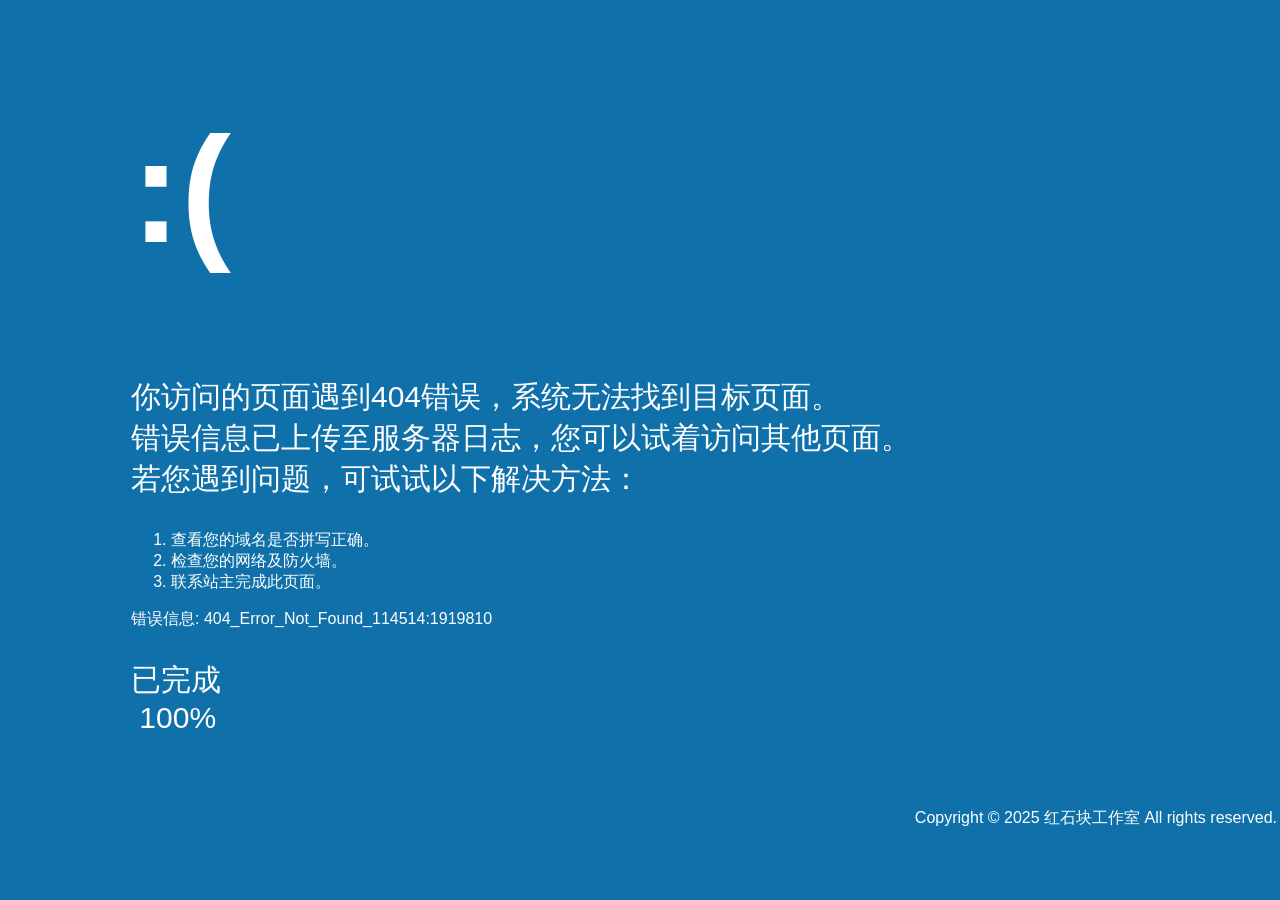
==== index.html @ 62ae26a4 "Create index.html 暂时的页面" ====
<!DOCTYPE html>
<!-- saved from url=(0029)https://www.ttlbbs.top/404/404.html -->
<html>
<head>
    <meta http-equiv="Content-Type" content="text/html; charset=UTF-8">

    <title>404 Not Found</title>
    <style type="text/css">

        body {
            font-family: Helvetica;
            color: white;
            margin: 0px;
            padding: 0px;
        }
    </style>
</head>
<body bgcolor="#1071aa">
    <table class="114" style="width: 80%" align="center">
        <tbody>
            <tr>
                <td style="width: 50%">
                    <h1 style="font-size: 150px">:(</h1>
                    <p style="font-size: 30px">
                        你访问的页面遇到404错误，系统无法找到目标页面。<br>
                        错误信息已上传至服务器日志，您可以试着访问其他页面。<br>
                        若您遇到问题，可试试以下解决方法：<br>
                    </p><ol>
                        <li>查看您的域名是否拼写正确。</li>
                        <li>检查您的网络及防火墙。</li>
                        <li>联系站主完成此页面。</li>
                    </ol>
                    <span>错误信息: 404_Error_Not_Found_114514:1919810</span><br><p></p>
                    <p style="font-size: 30px">
                        已完成<br>
                        &nbsp;100%
                    </p>
                </td>
            </tr>
        </tbody>
    </table>
    <table style="width: 100%;height: 100px">
        <tbody>
            <tr>
                <td align="right"><p>Copyright © 2025 红石块工作室 All rights reserved.</p><p></p></td>
            </tr>
        </tbody>
    </table>

</body>
</html>
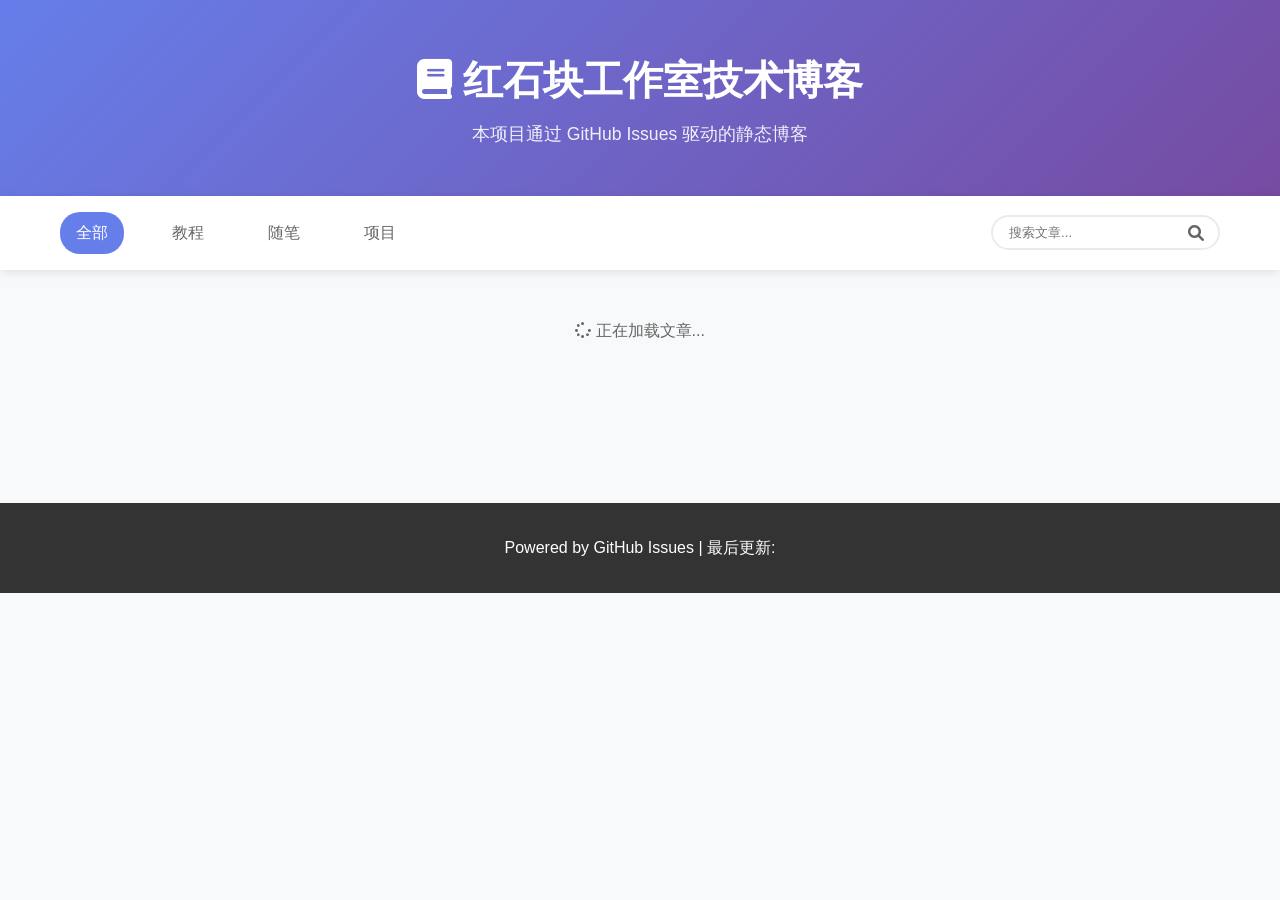
==== commit d27941dd: "Update index.html" ====
--- a/index.html
+++ b/index.html
@@ -1,52 +1,56 @@
+<!DOCTYPE html>
+<html lang="zh-CN">
+<head>
+    <meta charset="UTF-8">
+    <meta name="viewport" content="width=device-width, initial-scale=1.0">
+    <title>红石块工作室技术博客</title>
+    <link rel="stylesheet" href="style.css">
+    <link rel="stylesheet" href="https://cdnjs.cloudflare.com/ajax/libs/font-awesome/6.0.0/css/all.min.css">
+</head>
+<body>
+    <header>
+        <div class="container">
+            <h1><i class="fas fa-book"></i> 红石块工作室技术博客</h1>
+            <p>本项目通过 GitHub Issues 驱动的静态博客</p>
+        </div>
+    </header>
 
-<!DOCTYPE html>
-<!-- saved from url=(0029)https://www.ttlbbs.top/404/404.html -->
-<html>
-<head>
-    <meta http-equiv="Content-Type" content="text/html; charset=UTF-8">
+    <nav>
+        <div class="container">
+            <div class="nav-links">
+                <a href="#" class="active" data-filter="all">全部</a>
+                <a href="#" data-filter="教程">教程</a>
+                <a href="#" data-filter="随笔">随笔</a>
+                <a href="#" data-filter="项目">项目</a>
+            </div>
+            <div class="search-box">
+                <input type="text" id="searchInput" placeholder="搜索文章...">
+                <i class="fas fa-search"></i>
+            </div>
+        </div>
+    </nav>
 
-    <title>404 Not Found</title>
-    <style type="text/css">
+    <main class="container">
+        <div class="loading" id="loading">
+            <i class="fas fa-spinner fa-spin"></i> 正在加载文章...
+        </div>
+        
+        <div class="posts-grid" id="postsGrid">
+            <!-- 文章将通过 JS 动态加载 -->
+        </div>
 
-        body {
-            font-family: Helvetica;
-            color: white;
-            margin: 0px;
-            padding: 0px;
-        }
-    </style>
-</head>
-<body bgcolor="#1071aa">
-    <table class="114" style="width: 80%" align="center">
-        <tbody>
-            <tr>
-                <td style="width: 50%">
-                    <h1 style="font-size: 150px">:(</h1>
-                    <p style="font-size: 30px">
-                        你访问的页面遇到404错误，系统无法找到目标页面。<br>
-                        错误信息已上传至服务器日志，您可以试着访问其他页面。<br>
-                        若您遇到问题，可试试以下解决方法：<br>
-                    </p><ol>
-                        <li>查看您的域名是否拼写正确。</li>
-                        <li>检查您的网络及防火墙。</li>
-                        <li>联系站主完成此页面。</li>
-                    </ol>
-                    <span>错误信息: 404_Error_Not_Found_114514:1919810</span><br><p></p>
-                    <p style="font-size: 30px">
-                        已完成<br>
-                        &nbsp;100%
-                    </p>
-                </td>
-            </tr>
-        </tbody>
-    </table>
-    <table style="width: 100%;height: 100px">
-        <tbody>
-            <tr>
-                <td align="right"><p>Copyright © 2025 红石块工作室 All rights reserved.</p><p></p></td>
-            </tr>
-        </tbody>
-    </table>
+        <div class="no-results" id="noResults" style="display: none;">
+            <i class="fas fa-search"></i>
+            <h3>没有找到相关文章</h3>
+        </div>
+    </main>
 
+    <footer>
+        <div class="container">
+            <p>Powered by GitHub Issues | 最后更新: <span id="lastUpdate"></span></p>
+        </div>
+    </footer>
+
+    <script src="app.js"></script>
 </body>
 </html>
--- a/style.css
+++ b/style.css
@@ -0,0 +1,205 @@
+/* 基础样式 */
+* {
+    margin: 0;
+    padding: 0;
+    box-sizing: border-box;
+}
+
+body {
+    font-family: 'Segoe UI', Tahoma, Geneva, Verdana, sans-serif;
+    line-height: 1.6;
+    color: #333;
+    background-color: #f8f9fa;
+}
+
+.container {
+    max-width: 1200px;
+    margin: 0 auto;
+    padding: 0 20px;
+}
+
+/* 头部样式 */
+header {
+    background: linear-gradient(135deg, #667eea 0%, #764ba2 100%);
+    color: white;
+    padding: 3rem 0;
+    text-align: center;
+}
+
+header h1 {
+    font-size: 2.5rem;
+    margin-bottom: 0.5rem;
+}
+
+header p {
+    font-size: 1.1rem;
+    opacity: 0.9;
+}
+
+/* 导航栏 */
+nav {
+    background: white;
+    padding: 1rem 0;
+    box-shadow: 0 2px 10px rgba(0,0,0,0.1);
+    position: sticky;
+    top: 0;
+    z-index: 100;
+}
+
+.nav-links {
+    display: flex;
+    gap: 2rem;
+    align-items: center;
+}
+
+.nav-links a {
+    text-decoration: none;
+    color: #666;
+    font-weight: 500;
+    padding: 0.5rem 1rem;
+    border-radius: 20px;
+    transition: all 0.3s ease;
+}
+
+.nav-links a:hover,
+.nav-links a.active {
+    background: #667eea;
+    color: white;
+}
+
+nav .container {
+    display: flex;
+    justify-content: space-between;
+    align-items: center;
+}
+
+.search-box {
+    position: relative;
+}
+
+.search-box input {
+    padding: 0.5rem 2.5rem 0.5rem 1rem;
+    border: 2px solid #e9ecef;
+    border-radius: 20px;
+    outline: none;
+    transition: border-color 0.3s ease;
+}
+
+.search-box input:focus {
+    border-color: #667eea;
+}
+
+.search-box i {
+    position: absolute;
+    right: 1rem;
+    top: 50%;
+    transform: translateY(-50%);
+    color: #666;
+}
+
+/* 文章网格 */
+.posts-grid {
+    display: grid;
+    grid-template-columns: repeat(auto-fill, minmax(350px, 1fr));
+    gap: 2rem;
+    padding: 2rem 0;
+}
+
+.post-card {
+    background: white;
+    border-radius: 12px;
+    padding: 1.5rem;
+    box-shadow: 0 4px 6px rgba(0,0,0,0.1);
+    transition: all 0.3s ease;
+    cursor: pointer;
+}
+
+.post-card:hover {
+    transform: translateY(-5px);
+    box-shadow: 0 8px 25px rgba(0,0,0,0.15);
+}
+
+.post-title {
+    font-size: 1.3rem;
+    margin-bottom: 1rem;
+    color: #333;
+    display: -webkit-box;
+    -webkit-line-clamp: 2;
+    -webkit-box-orient: vertical;
+    overflow: hidden;
+}
+
+.post-body {
+    color: #666;
+    margin-bottom: 1rem;
+    display: -webkit-box;
+    -webkit-line-clamp: 3;
+    -webkit-box-orient: vertical;
+    overflow: hidden;
+}
+
+.post-meta {
+    display: flex;
+    justify-content: space-between;
+    align-items: center;
+    font-size: 0.9rem;
+    color: #999;
+}
+
+.post-labels {
+    display: flex;
+    gap: 0.5rem;
+    flex-wrap: wrap;
+}
+
+.label {
+    background: #e9ecef;
+    padding: 0.2rem 0.6rem;
+    border-radius: 12px;
+    font-size: 0.8rem;
+}
+
+/* 加载状态 */
+.loading {
+    text-align: center;
+    padding: 3rem;
+    color: #666;
+}
+
+.no-results {
+    text-align: center;
+    padding: 3rem;
+    color: #666;
+}
+
+.no-results i {
+    font-size: 3rem;
+    margin-bottom: 1rem;
+    opacity: 0.5;
+}
+
+/* 底部 */
+footer {
+    background: #333;
+    color: white;
+    text-align: center;
+    padding: 2rem 0;
+    margin-top: 3rem;
+}
+
+/* 响应式设计 */
+@media (max-width: 768px) {
+    nav .container {
+        flex-direction: column;
+        gap: 1rem;
+    }
+    
+    .posts-grid {
+        grid-template-columns: 1fr;
+    }
+    
+    .nav-links {
+        flex-wrap: wrap;
+        justify-content: center;
+    }
+}
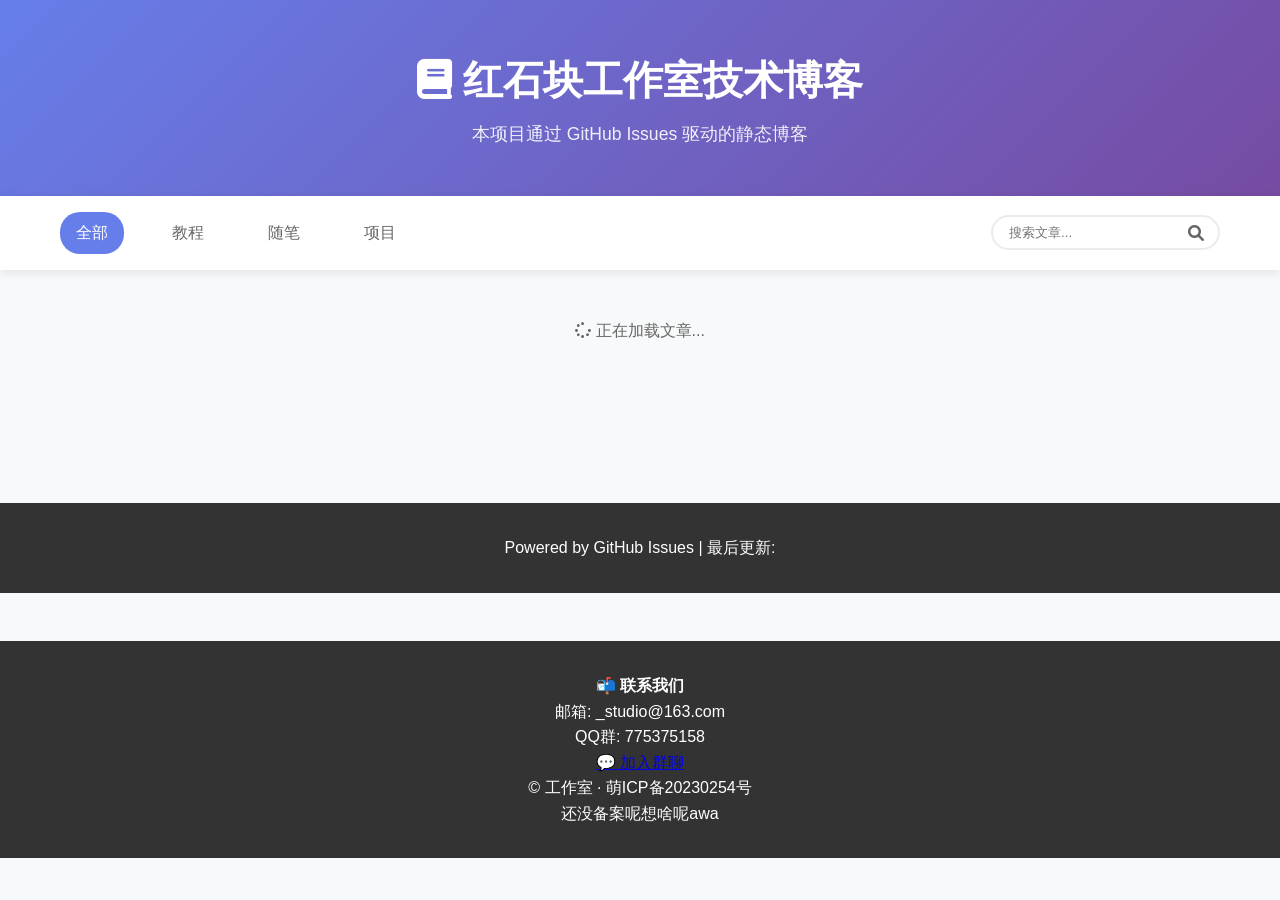
==== commit fe0ac863: "Update index.html" ====
--- a/index.html
+++ b/index.html
@@ -53,4 +53,22 @@
 
     <script src="app.js"></script>
 </body>
+    <footer class="blog-footer">
+    <div class="footer-container">
+        <div class="footer-content">
+            <div class="footer-section">
+                <h4>📬 联系我们</h4>
+                <p>邮箱: _studio@163.com</p>
+                <p>QQ群: 775375158</p>
+                <a href="https://pd.qq.com/s/1pv8kpjgu" class="footer-btn" target="_blank">
+                    💬 加入群聊
+                </a>
+            </div>
+        </div>
+        
+        <div class="footer-bottom">
+            <p>© <span id="currentYear"></span> 工作室 · 萌ICP备20230254号</p>
+            <p class="footer-note">还没备案呢想啥呢awa</p>
+        </div>
+    </div>
 </html>
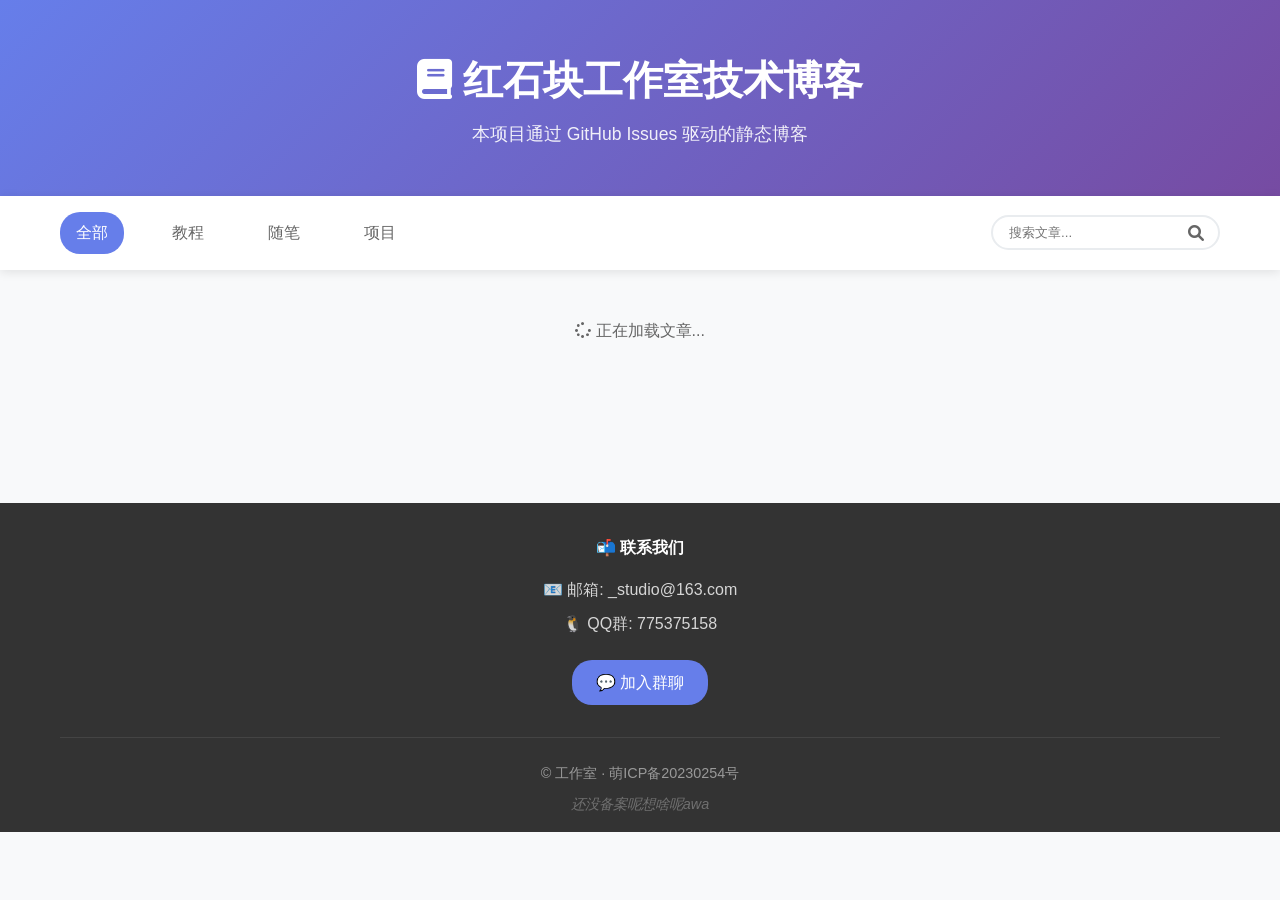
==== commit 871cfd89: "Update index.html" ====
--- a/index.html
+++ b/index.html
@@ -44,22 +44,15 @@
             <h3>没有找到相关文章</h3>
         </div>
     </main>
-
-    <footer>
-        <div class="container">
-            <p>Powered by GitHub Issues | 最后更新: <span id="lastUpdate"></span></p>
-        </div>
-    </footer>
-
-    <script src="app.js"></script>
-</body>
-    <footer class="blog-footer">
+<footer class="blog-footer">
     <div class="footer-container">
         <div class="footer-content">
             <div class="footer-section">
                 <h4>📬 联系我们</h4>
-                <p>邮箱: _studio@163.com</p>
-                <p>QQ群: 775375158</p>
+                <div class="contact-info">
+                    <p>📧 邮箱: _studio@163.com</p>
+                    <p>🐧 QQ群: 775375158</p>
+                </div>
                 <a href="https://pd.qq.com/s/1pv8kpjgu" class="footer-btn" target="_blank">
                     💬 加入群聊
                 </a>
@@ -71,4 +64,4 @@
             <p class="footer-note">还没备案呢想啥呢awa</p>
         </div>
     </div>
-</html>
+</footer>
--- a/style.css
+++ b/style.css
@@ -203,3 +203,67 @@
         justify-content: center;
     }
 }
+.blog-footer {
+    background: #333;
+    color: white;
+    padding: 2rem 0 1rem;
+    margin-top: 3rem;
+}
+
+.footer-container {
+    max-width: 1200px;
+    margin: 0 auto;
+    padding: 0 20px;
+}
+
+.footer-content {
+    display: flex;
+    justify-content: center;
+    margin-bottom: 2rem;
+}
+
+.footer-section {
+    text-align: center;
+}
+
+.footer-section h4 {
+    margin-bottom: 1rem;
+    color: #fff;
+}
+
+.footer-section p {
+    margin: 0.5rem 0;
+    opacity: 0.8;
+}
+
+.footer-btn {
+    display: inline-block;
+    background: #667eea;
+    color: white;
+    padding: 0.6rem 1.5rem;
+    border-radius: 20px;
+    text-decoration: none;
+    margin-top: 1rem;
+    transition: all 0.3s ease;
+    border: none;
+    cursor: pointer;
+}
+
+.footer-btn:hover {
+    background: #5a6fd8;
+    transform: translateY(-2px);
+}
+
+.footer-bottom {
+    text-align: center;
+    padding-top: 1.5rem;
+    border-top: 1px solid #444;
+    color: #999;
+    font-size: 0.9rem;
+}
+
+.footer-note {
+    margin-top: 0.5rem;
+    font-style: italic;
+    opacity: 0.6;
+}
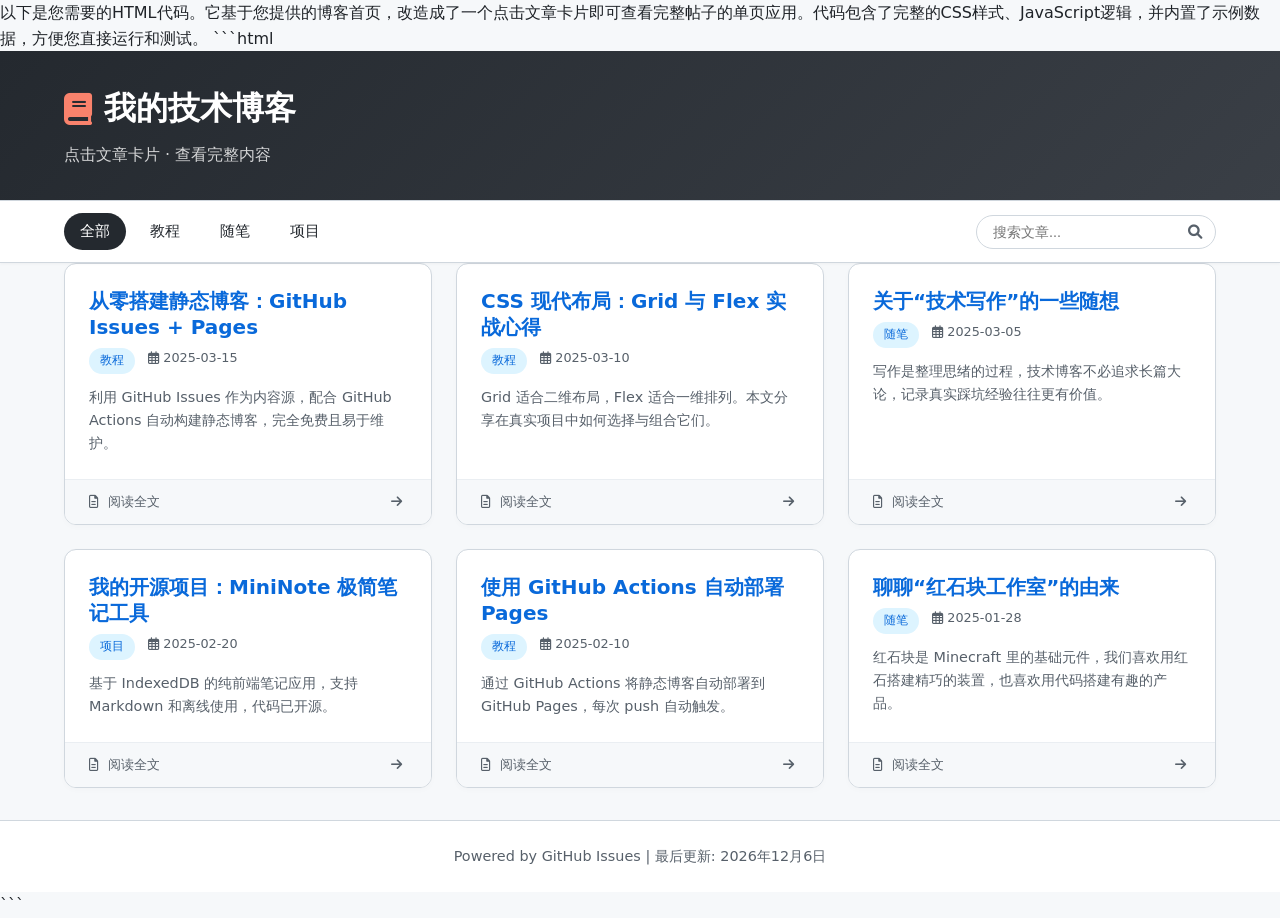
==== commit 72d71106: "Update index.html" ====
--- a/index.html
+++ b/index.html
@@ -1,17 +1,397 @@
+以下是您需要的HTML代码。它基于您提供的博客首页，改造成了一个点击文章卡片即可查看完整帖子的单页应用。代码包含了完整的CSS样式、JavaScript逻辑，并内置了示例数据，方便您直接运行和测试。
+```html
 <!DOCTYPE html>
 <html lang="zh-CN">
 <head>
+    <meta http-equiv="Cache-Control" content="no-cache, no-store, must-revalidate">
+    <meta http-equiv="Pragma" content="no-cache">
+    <meta http-equiv="Expires" content="0">
     <meta charset="UTF-8">
     <meta name="viewport" content="width=device-width, initial-scale=1.0">
-    <title>红石块工作室技术博客</title>
-    <link rel="stylesheet" href="style.css">
+    <title>红石块工作室技术博客 · 可点入版</title>
     <link rel="stylesheet" href="https://cdnjs.cloudflare.com/ajax/libs/font-awesome/6.0.0/css/all.min.css">
+    <style>
+        * {
+            margin: 0;
+            padding: 0;
+            box-sizing: border-box;
+        }
+
+        body {
+            font-family: system-ui, 'Segoe UI', Roboto, Helvetica, Arial, sans-serif;
+            background: #f6f8fa;
+            color: #1f2328;
+            line-height: 1.6;
+            display: flex;
+            flex-direction: column;
+            min-height: 100vh;
+        }
+
+        .container {
+            max-width: 1200px;
+            margin: 0 auto;
+            padding: 0 1.5rem;
+            width: 100%;
+        }
+
+        /* 头部 */
+        header {
+            background: linear-gradient(135deg, #24292f 0%, #3a3f46 100%);
+            color: white;
+            padding: 2rem 0;
+            border-bottom: 1px solid #d0d7de;
+        }
+
+        header h1 {
+            font-size: 2rem;
+            font-weight: 600;
+            display: flex;
+            align-items: center;
+            gap: 0.75rem;
+        }
+
+        header h1 i {
+            color: #f9826c;
+        }
+
+        header p {
+            opacity: 0.8;
+            margin-top: 0.5rem;
+            font-size: 1rem;
+        }
+
+        /* 导航栏 */
+        nav {
+            background: white;
+            border-bottom: 1px solid #d0d7de;
+            padding: 0.75rem 0;
+            position: sticky;
+            top: 0;
+            z-index: 10;
+            box-shadow: 0 1px 3px rgba(0,0,0,0.04);
+        }
+
+        nav .container {
+            display: flex;
+            flex-wrap: wrap;
+            align-items: center;
+            justify-content: space-between;
+            gap: 1rem;
+        }
+
+        .nav-links {
+            display: flex;
+            gap: 0.5rem;
+            flex-wrap: wrap;
+        }
+
+        .nav-links a {
+            text-decoration: none;
+            color: #24292f;
+            font-weight: 500;
+            padding: 0.4rem 1rem;
+            border-radius: 2rem;
+            transition: all 0.2s;
+            background: transparent;
+            font-size: 0.95rem;
+            display: inline-flex;
+            align-items: center;
+            gap: 0.3rem;
+        }
+
+        .nav-links a:hover {
+            background: #eaeef2;
+        }
+
+        .nav-links a.active {
+            background: #24292f;
+            color: white;
+        }
+
+        .search-box {
+            position: relative;
+        }
+
+        .search-box input {
+            padding: 0.5rem 2rem 0.5rem 1rem;
+            border: 1px solid #d0d7de;
+            border-radius: 2rem;
+            font-size: 0.9rem;
+            width: 240px;
+            outline: none;
+            transition: 0.2s;
+        }
+
+        .search-box input:focus {
+            border-color: #0969da;
+            box-shadow: 0 0 0 3px rgba(9, 105, 218, 0.2);
+        }
+
+        .search-box i {
+            position: absolute;
+            right: 0.9rem;
+            top: 50%;
+            transform: translateY(-50%);
+            color: #57606a;
+            font-size: 0.9rem;
+            pointer-events: none;
+        }
+
+        /* 主内容 */
+        main {
+            flex: 1;
+            padding: 2rem 0;
+        }
+
+        .loading {
+            text-align: center;
+            padding: 3rem;
+            color: #57606a;
+            font-size: 1.1rem;
+        }
+
+        .loading i {
+            margin-right: 0.5rem;
+        }
+
+        .posts-grid {
+            display: grid;
+            grid-template-columns: repeat(auto-fill, minmax(300px, 1fr));
+            gap: 1.5rem;
+        }
+
+        /* 文章卡片 */
+        .post-card {
+            background: white;
+            border: 1px solid #d0d7de;
+            border-radius: 12px;
+            overflow: hidden;
+            transition: transform 0.15s, box-shadow 0.2s;
+            cursor: pointer;
+            display: flex;
+            flex-direction: column;
+            box-shadow: 0 2px 6px rgba(0,0,0,0.02);
+        }
+
+        .post-card:hover {
+            transform: translateY(-3px);
+            box-shadow: 0 8px 24px rgba(0,0,0,0.08);
+            border-color: #afb8c1;
+        }
+
+        .post-card-body {
+            padding: 1.5rem;
+            flex: 1;
+        }
+
+        .post-card-title {
+            font-size: 1.25rem;
+            font-weight: 600;
+            margin-bottom: 0.5rem;
+            color: #0969da;
+            line-height: 1.3;
+        }
+
+        .post-card-meta {
+            display: flex;
+            flex-wrap: wrap;
+            gap: 0.8rem;
+            font-size: 0.8rem;
+            color: #57606a;
+            margin-bottom: 0.75rem;
+        }
+
+        .post-card-tag {
+            background: #ddf4ff;
+            color: #0969da;
+            padding: 0.2rem 0.7rem;
+            border-radius: 2rem;
+            font-weight: 500;
+            font-size: 0.75rem;
+            display: inline-block;
+        }
+
+        .post-card-excerpt {
+            color: #57606a;
+            font-size: 0.9rem;
+            display: -webkit-box;
+            -webkit-line-clamp: 3;
+            -webkit-box-orient: vertical;
+            overflow: hidden;
+        }
+
+        .post-card-footer {
+            padding: 0.75rem 1.5rem;
+            background: #f6f8fa;
+            border-top: 1px solid #eaeef2;
+            font-size: 0.8rem;
+            color: #57606a;
+            display: flex;
+            justify-content: space-between;
+            align-items: center;
+        }
+
+        .post-card-footer i {
+            margin-right: 0.3rem;
+        }
+
+        .no-results {
+            text-align: center;
+            padding: 4rem 1rem;
+            color: #57606a;
+        }
+
+        .no-results i {
+            font-size: 3rem;
+            margin-bottom: 1rem;
+            opacity: 0.5;
+        }
+
+        /* 详情视图 (覆盖层/单页) */
+        .post-detail-overlay {
+            position: fixed;
+            top: 0;
+            left: 0;
+            right: 0;
+            bottom: 0;
+            background: rgba(0, 0, 0, 0.5);
+            backdrop-filter: blur(4px);
+            z-index: 1000;
+            display: none;
+            align-items: flex-start;
+            justify-content: center;
+            overflow-y: auto;
+            padding: 2rem 1rem;
+        }
+
+        .post-detail-overlay.active {
+            display: flex;
+        }
+
+        .post-detail {
+            background: white;
+            max-width: 800px;
+            width: 100%;
+            border-radius: 20px;
+            box-shadow: 0 20px 60px rgba(0,0,0,0.3);
+            padding: 2rem 2.5rem;
+            position: relative;
+            margin: 1rem auto;
+            animation: fadeInUp 0.25s ease;
+        }
+
+        @keyframes fadeInUp {
+            from {
+                opacity: 0;
+                transform: translateY(15px);
+            }
+            to {
+                opacity: 1;
+                transform: translateY(0);
+            }
+        }
+
+        .post-detail-close {
+            position: absolute;
+            top: 1rem;
+            right: 1.5rem;
+            background: none;
+            border: none;
+            font-size: 1.8rem;
+            color: #57606a;
+            cursor: pointer;
+            line-height: 1;
+            padding: 0.2rem 0.6rem;
+            border-radius: 50%;
+            transition: background 0.2s;
+        }
+
+        .post-detail-close:hover {
+            background: #eaeef2;
+            color: #1f2328;
+        }
+
+        .post-detail-title {
+            font-size: 2rem;
+            font-weight: 700;
+            margin-bottom: 0.75rem;
+            padding-right: 2rem;
+            color: #1f2328;
+            line-height: 1.3;
+        }
+
+        .post-detail-meta {
+            display: flex;
+            flex-wrap: wrap;
+            gap: 1rem;
+            font-size: 0.9rem;
+            color: #57606a;
+            margin-bottom: 1.5rem;
+            padding-bottom: 1rem;
+            border-bottom: 1px solid #eaeef2;
+        }
+
+        .post-detail-tag {
+            background: #ddf4ff;
+            color: #0969da;
+            padding: 0.25rem 0.9rem;
+            border-radius: 2rem;
+            font-weight: 500;
+            font-size: 0.8rem;
+        }
+
+        .post-detail-content {
+            font-size: 1rem;
+            line-height: 1.7;
+            color: #24292f;
+            white-space: pre-wrap;
+            word-wrap: break-word;
+        }
+
+        .post-detail-content p {
+            margin-bottom: 1rem;
+        }
+
+        /* 页脚 */
+        footer {
+            background: white;
+            border-top: 1px solid #d0d7de;
+            padding: 1.5rem 0;
+            color: #57606a;
+            font-size: 0.9rem;
+            text-align: center;
+            margin-top: 2rem;
+        }
+
+        /* 响应式 */
+        @media (max-width: 600px) {
+            header h1 {
+                font-size: 1.5rem;
+            }
+            .search-box input {
+                width: 100%;
+            }
+            nav .container {
+                flex-direction: column;
+                align-items: stretch;
+            }
+            .nav-links {
+                justify-content: center;
+            }
+            .post-detail {
+                padding: 1.5rem;
+            }
+            .post-detail-title {
+                font-size: 1.5rem;
+            }
+        }
+    </style>
 </head>
 <body>
     <header>
         <div class="container">
-            <h1><i class="fas fa-book"></i> 红石块工作室技术博客</h1>
-            <p>本项目通过 GitHub Issues 驱动的静态博客</p>
+            <h1><i class="fas fa-book"></i> 我的技术博客</h1>
+            <p>点击文章卡片 · 查看完整内容</p>
         </div>
     </header>
 
@@ -44,24 +424,361 @@
             <h3>没有找到相关文章</h3>
         </div>
     </main>
-<footer class="blog-footer">
-    <div class="footer-container">
-        <div class="footer-content">
-            <div class="footer-section">
-                <h4>📬 联系我们</h4>
-                <div class="contact-info">
-                    <p>📧 邮箱: _studio@163.com</p>
-                    <p>🐧 QQ群: 775375158</p>
-                </div>
-                <a href="https://pd.qq.com/s/1pv8kpjgu" class="footer-btn" target="_blank">
-                    💬 加入群聊
-                </a>
-            </div>
+
+    <footer>
+        <div class="container">
+            <p>Powered by GitHub Issues | 最后更新: <span id="lastUpdate"></span></p>
         </div>
-        
-        <div class="footer-bottom">
-            <p>© <span id="currentYear"></span> 工作室 · 萌ICP备20230254号</p>
-            <p class="footer-note">还没备案呢想啥呢awa</p>
+    </footer>
+
+    <!-- 文章详情覆盖层 -->
+    <div class="post-detail-overlay" id="postDetailOverlay">
+        <div class="post-detail" id="postDetail">
+            <button class="post-detail-close" id="closeDetailBtn">&times;</button>
+            <h1 class="post-detail-title" id="detailTitle"></h1>
+            <div class="post-detail-meta" id="detailMeta"></div>
+            <div class="post-detail-content" id="detailContent"></div>
         </div>
     </div>
-</footer>
+
+    <script>
+        (function() {
+            // --------------------------------------------------------------
+            // 模拟从 GitHub Issues 获取的文章数据（可替换为真实 API 请求）
+            // 每条数据增加 content 字段，用于展示全文
+            // --------------------------------------------------------------
+            const MOCK_POSTS = [
+                {
+                    id: 101,
+                    title: '从零搭建静态博客：GitHub Issues + Pages',
+                    tag: '教程',
+                    date: '2025-03-15',
+                    excerpt: '利用 GitHub Issues 作为内容源，配合 GitHub Actions 自动构建静态博客，完全免费且易于维护。',
+                    content: `## 为什么选择 GitHub Issues 写博客？
+
+GitHub Issues 天生支持 Markdown，有评论、标签、搜索功能，而且完全免费。利用 GitHub API 抓取 Issues 列表，再用静态生成器（如 Hugo、Eleventy 或自己写脚本）渲染成页面，就能搭建一个轻量博客。
+
+### 核心步骤
+1. 创建一个公开仓库，专门用来存放博客 Issues。
+2. 为 Issues 打上标签（如“教程”、“随笔”），用于分类。
+3. 使用 GitHub Actions 定时抓取 Issues 并生成 JSON 数据。
+4. 前端页面通过 fetch 加载 JSON，渲染文章列表和详情。
+
+### 优点
+- 零成本，数据永不丢失
+- 写作体验接近本地编辑器
+- 可以直接使用 Issues 的评论功能
+
+> 这篇文章就是基于该思路实现的 Demo，点击卡片即可查看全文。`
+                },
+                {
+                    id: 102,
+                    title: 'CSS 现代布局：Grid 与 Flex 实战心得',
+                    tag: '教程',
+                    date: '2025-03-10',
+                    excerpt: 'Grid 适合二维布局，Flex 适合一维排列。本文分享在真实项目中如何选择与组合它们。',
+                    content: `## Grid vs Flex：如何选择
+
+Flexbox 更擅长处理一维布局（行或列），而 Grid 是二维布局的利器。在文章卡片列表这种场景下，Grid 的 \`repeat(auto-fill, minmax(300px, 1fr))\` 可以轻松实现响应式。
+
+### 常用代码片段
+\`\`\`css
+.posts-grid {
+  display: grid;
+  grid-template-columns: repeat(auto-fill, minmax(300px, 1fr));
+  gap: 1.5rem;
+}
+\`\`\`
+
+### 心得
+- 不要强行用 Grid 做一维布局
+- 在 Flex 容器内使用 \`gap\` 可以完美替代 margin
+- 使用 \`minmax\` 和 \`auto-fill\` 实现自适应列数
+
+以上技巧在本博客的卡片布局中都有体现。`
+                },
+                {
+                    id: 103,
+                    title: '关于“技术写作”的一些随想',
+                    tag: '随笔',
+                    date: '2025-03-05',
+                    excerpt: '写作是整理思绪的过程，技术博客不必追求长篇大论，记录真实踩坑经验往往更有价值。',
+                    content: `## 为什么我开始写技术博客
+
+最初是为了记录工作中遇到的问题，后来发现写作能倒逼自己把知识点梳理清楚。一篇文章哪怕只有一个人看，只要解决了他的问题，就值得。
+
+### 写什么
+- 踩坑记录
+- 小技巧 / 冷知识
+- 项目复盘
+- 工具推荐
+
+### 怎么写
+1. 先写大纲，再填充细节
+2. 多用代码和截图
+3. 不要怕内容浅，总有初学者需要
+
+坚持写下去，时间会给你回报。`
+                },
+                {
+                    id: 104,
+                    title: '我的开源项目：MiniNote 极简笔记工具',
+                    tag: '项目',
+                    date: '2025-02-20',
+                    excerpt: '基于 IndexedDB 的纯前端笔记应用，支持 Markdown 和离线使用，代码已开源。',
+                    content: `## MiniNote 简介
+
+MiniNote 是一个极简的本地笔记应用，所有数据存储在浏览器 IndexedDB 中，支持 Markdown 实时预览，可以离线使用。
+
+### 技术栈
+- 原生 JavaScript + IndexedDB
+- CodeMirror 编辑器
+- marked 渲染 Markdown
+
+### 功能
+- 笔记增删改查
+- 标签分类
+- 全文搜索
+- 导出 JSON 备份
+
+GitHub 仓库：[mininote-demo](https://github.com/example/mininote)（示例链接）
+
+这个项目帮我深入理解了浏览器存储和前端路由，后续会继续迭代。`
+                },
+                {
+                    id: 105,
+                    title: '使用 GitHub Actions 自动部署 Pages',
+                    tag: '教程',
+                    date: '2025-02-10',
+                    excerpt: '通过 GitHub Actions 将静态博客自动部署到 GitHub Pages，每次 push 自动触发。',
+                    content: `## 配置 workflow
+
+在仓库中创建 \`.github/workflows/deploy.yml\`，内容如下：
+
+\`\`\`yaml
+name: Deploy to GitHub Pages
+on:
+  push:
+    branches: [main]
+  workflow_dispatch:
+
+jobs:
+  deploy:
+    runs-on: ubuntu-latest
+    steps:
+      - uses: actions/checkout@v4
+      - name: Setup Node
+        uses: actions/setup-node@v4
+        with:
+          node-version: 20
+      - run: npm ci && npm run build
+      - name: Deploy
+        uses: peaceiris/actions-gh-pages@v4
+        with:
+          github_token: \${{ secrets.GITHUB_TOKEN }}
+          publish_dir: ./dist
+\`\`\`
+
+### 注意事项
+- 确保仓库的 Pages 来源设置为 \`gh-pages\` 分支
+- 如果是用户主页仓库，则发布到 \`main\` 分支根目录
+- 自定义域名需要添加 CNAME 文件
+
+这套流程稳定可靠，免费额度完全够用。`
+                },
+                {
+                    id: 106,
+                    title: '聊聊“红石块工作室”的由来',
+                    tag: '随笔',
+                    date: '2025-01-28',
+                    excerpt: '红石块是 Minecraft 里的基础元件，我们喜欢用红石搭建精巧的装置，也喜欢用代码搭建有趣的产品。',
+                    content: `## 名字的起源
+
+“红石块工作室”其实是一群 Minecraft 老玩家的自留地。红石电路是游戏里最迷人的部分——用简单的元件组合出复杂的逻辑，这和写代码的感觉如出一辙。
+
+### 我们做什么
+- 开发小工具和效率软件
+- 写技术博客分享经验
+- 偶尔做点 Minecraft 相关的小项目
+
+### 未来计划
+- 完善 MiniNote
+- 出几篇深度教程
+- 尝试视频形式
+
+如果你也喜欢折腾，欢迎交流。`
+                }
+            ];
+
+            // 当前状态
+            let allPosts = [...MOCK_POSTS];
+            let activeFilter = 'all';
+            let searchQuery = '';
+
+            // DOM 元素
+            const postsGrid = document.getElementById('postsGrid');
+            const loading = document.getElementById('loading');
+            const noResults = document.getElementById('noResults');
+            const searchInput = document.getElementById('searchInput');
+            const lastUpdateSpan = document.getElementById('lastUpdate');
+            const navLinks = document.querySelectorAll('.nav-links a');
+            const overlay = document.getElementById('postDetailOverlay');
+            const closeBtn = document.getElementById('closeDetailBtn');
+            const detailTitle = document.getElementById('detailTitle');
+            const detailMeta = document.getElementById('detailMeta');
+            const detailContent = document.getElementById('detailContent');
+
+            // 设置最后更新时间
+            function setLastUpdate() {
+                const now = new Date();
+                lastUpdateSpan.textContent = now.toLocaleDateString('zh-CN', {
+                    year: 'numeric', month: 'long', day: 'numeric'
+                });
+            }
+
+            // 渲染卡片列表
+            function renderPosts() {
+                // 隐藏加载提示
+                loading.style.display = 'none';
+
+                // 过滤
+                let filtered = allPosts.filter(post => {
+                    const matchFilter = activeFilter === 'all' || post.tag === activeFilter;
+                    const matchSearch = searchQuery === '' ||
+                        post.title.toLowerCase().includes(searchQuery.toLowerCase()) ||
+                        post.excerpt.toLowerCase().includes(searchQuery.toLowerCase()) ||
+                        post.content.toLowerCase().includes(searchQuery.toLowerCase());
+                    return matchFilter && matchSearch;
+                });
+
+                if (filtered.length === 0) {
+                    postsGrid.innerHTML = '';
+                    noResults.style.display = 'block';
+                    return;
+                }
+
+                noResults.style.display = 'none';
+                postsGrid.innerHTML = filtered.map(post => {
+                    // 构建卡片
+                    return `
+                        <div class="post-card" data-post-id="${post.id}">
+                            <div class="post-card-body">
+                                <div class="post-card-title">${escapeHtml(post.title)}</div>
+                                <div class="post-card-meta">
+                                    <span class="post-card-tag">${escapeHtml(post.tag)}</span>
+                                    <span><i class="far fa-calendar-alt"></i> ${post.date}</span>
+                                </div>
+                                <div class="post-card-excerpt">${escapeHtml(post.excerpt)}</div>
+                            </div>
+                            <div class="post-card-footer">
+                                <span><i class="far fa-file-alt"></i> 阅读全文</span>
+                                <span><i class="fas fa-arrow-right"></i></span>
+                            </div>
+                        </div>
+                    `;
+                }).join('');
+
+                // 绑定卡片点击事件
+                document.querySelectorAll('.post-card').forEach(card => {
+                    card.addEventListener('click', (e) => {
+                        const postId = Number(card.dataset.postId);
+                        const post = allPosts.find(p => p.id === postId);
+                        if (post) showDetail(post);
+                    });
+                });
+            }
+
+            // 简单的 HTML 转义（防止 XSS 注入模拟内容）
+            function escapeHtml(text) {
+                if (!text) return '';
+                const div = document.createElement('div');
+                div.textContent = text;
+                return div.innerHTML;
+            }
+
+            // 显示文章详情
+            function showDetail(post) {
+                detailTitle.textContent = post.title;
+
+                // 构建 meta 区域
+                detailMeta.innerHTML = `
+                    <span class="post-detail-tag">${escapeHtml(post.tag)}</span>
+                    <span><i class="far fa-calendar-alt"></i> ${post.date}</span>
+                    <span><i class="far fa-user"></i> 红石块工作室</span>
+                `;
+
+                // 正文内容：使用 textContent 保留换行，但 Markdown 风格可以转一下简单格式
+                // 为了更好看，简单处理换行 -> <br> 或者保留纯文本 (pre-wrap)
+                // 这里使用 pre-wrap 样式保留换行，同时把内容中类似 ## 的标记保留（不转HTML）
+                // 如果想支持 markdown 可以引入 marked，但为了简洁我们直接展示纯文本
+                // 但是为了保留段落结构，用 escapeHtml 后替换 \n 为 <br> 会更好？
+                // 因为 CSS 设置了 white-space: pre-wrap，所以保留 \n 即可。
+                // 我们直接设置 textContent 让浏览器转义，但为了演示 markdown 感，保留原始字符串。
+                // 注意：如果内容包含 HTML 标签会被转义，安全。
+                detailContent.textContent = post.content;
+
+                // 显示覆盖层
+                overlay.classList.add('active');
+                document.body.style.overflow = 'hidden'; // 防止背景滚动
+            }
+
+            // 关闭详情
+            function closeDetail() {
+                overlay.classList.remove('active');
+                document.body.style.overflow = '';
+            }
+
+            // 事件绑定：关闭按钮、点击覆盖层背景关闭
+            closeBtn.addEventListener('click', closeDetail);
+            overlay.addEventListener('click', (e) => {
+                if (e.target === overlay) {
+                    closeDetail();
+                }
+            });
+
+            // ESC 键关闭
+            document.addEventListener('keydown', (e) => {
+                if (e.key === 'Escape' && overlay.classList.contains('active')) {
+                    closeDetail();
+                }
+            });
+
+            // 导航过滤
+            navLinks.forEach(link => {
+                link.addEventListener('click', (e) => {
+                    e.preventDefault();
+                    navLinks.forEach(l => l.classList.remove('active'));
+                    link.classList.add('active');
+                    activeFilter = link.dataset.filter || 'all';
+                    renderPosts();
+                });
+            });
+
+            // 搜索
+            searchInput.addEventListener('input', (e) => {
+                searchQuery = e.target.value.trim();
+                renderPosts();
+            });
+
+            // 初始化
+            function init() {
+                setLastUpdate();
+                // 模拟异步加载（延迟 300ms 让加载动画可见）
+                loading.style.display = 'block';
+                postsGrid.innerHTML = '';
+                setTimeout(() => {
+                    renderPosts();
+                }, 200);
+            }
+
+            init();
+
+            // 如果需要真实 API 替换，可以在这里改写 fetch 逻辑
+            // 例如：
+            // fetch('posts.json').then(res => res.json()).then(data => { allPosts = data; renderPosts(); })
+
+        })();
+    </script>
+</body>
+</html>
+```
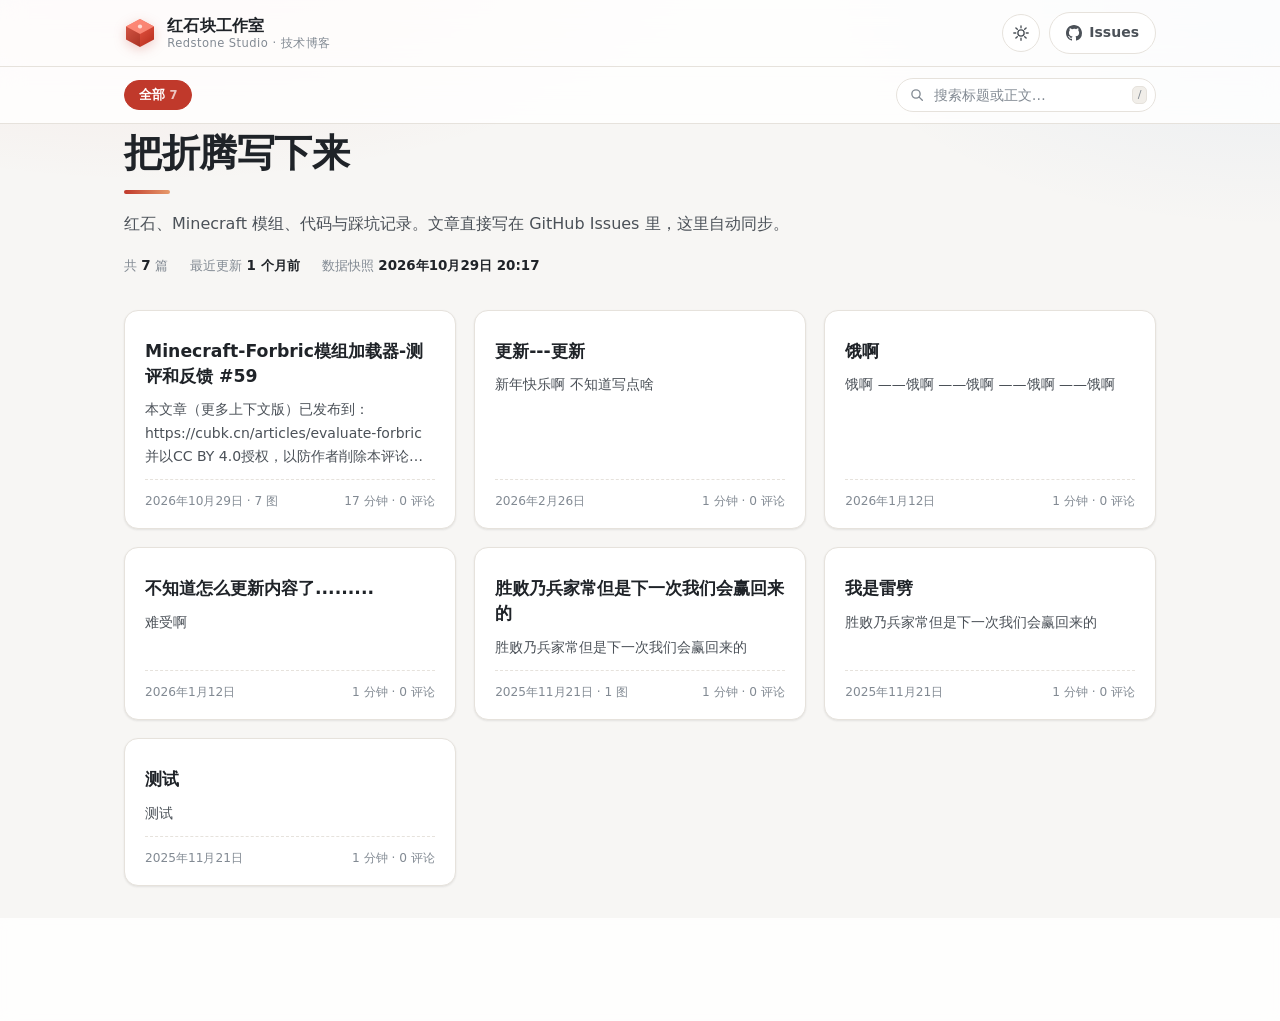
==== commit 5b8a134d: "重写站点：Issues 驱动的静态博客 - 修复 index.html 被聊天内容/代码围栏包裹、只有假数据的问题 - 移除写错账号的 app.js，改为 assets/js/app.js（真实 Is" ====
--- a/index.html
+++ b/index.html
@@ -1,784 +1,204 @@
-以下是您需要的HTML代码。它基于您提供的博客首页，改造成了一个点击文章卡片即可查看完整帖子的单页应用。代码包含了完整的CSS样式、JavaScript逻辑，并内置了示例数据，方便您直接运行和测试。
-```html
 <!DOCTYPE html>
 <html lang="zh-CN">
 <head>
-    <meta http-equiv="Cache-Control" content="no-cache, no-store, must-revalidate">
-    <meta http-equiv="Pragma" content="no-cache">
-    <meta http-equiv="Expires" content="0">
-    <meta charset="UTF-8">
-    <meta name="viewport" content="width=device-width, initial-scale=1.0">
-    <title>红石块工作室技术博客 · 可点入版</title>
-    <link rel="stylesheet" href="https://cdnjs.cloudflare.com/ajax/libs/font-awesome/6.0.0/css/all.min.css">
-    <style>
-        * {
-            margin: 0;
-            padding: 0;
-            box-sizing: border-box;
-        }
-
-        body {
-            font-family: system-ui, 'Segoe UI', Roboto, Helvetica, Arial, sans-serif;
-            background: #f6f8fa;
-            color: #1f2328;
-            line-height: 1.6;
-            display: flex;
-            flex-direction: column;
-            min-height: 100vh;
-        }
-
-        .container {
-            max-width: 1200px;
-            margin: 0 auto;
-            padding: 0 1.5rem;
-            width: 100%;
-        }
-
-        /* 头部 */
-        header {
-            background: linear-gradient(135deg, #24292f 0%, #3a3f46 100%);
-            color: white;
-            padding: 2rem 0;
-            border-bottom: 1px solid #d0d7de;
-        }
-
-        header h1 {
-            font-size: 2rem;
-            font-weight: 600;
-            display: flex;
-            align-items: center;
-            gap: 0.75rem;
-        }
-
-        header h1 i {
-            color: #f9826c;
-        }
-
-        header p {
-            opacity: 0.8;
-            margin-top: 0.5rem;
-            font-size: 1rem;
-        }
-
-        /* 导航栏 */
-        nav {
-            background: white;
-            border-bottom: 1px solid #d0d7de;
-            padding: 0.75rem 0;
-            position: sticky;
-            top: 0;
-            z-index: 10;
-            box-shadow: 0 1px 3px rgba(0,0,0,0.04);
-        }
-
-        nav .container {
-            display: flex;
-            flex-wrap: wrap;
-            align-items: center;
-            justify-content: space-between;
-            gap: 1rem;
-        }
-
-        .nav-links {
-            display: flex;
-            gap: 0.5rem;
-            flex-wrap: wrap;
-        }
-
-        .nav-links a {
-            text-decoration: none;
-            color: #24292f;
-            font-weight: 500;
-            padding: 0.4rem 1rem;
-            border-radius: 2rem;
-            transition: all 0.2s;
-            background: transparent;
-            font-size: 0.95rem;
-            display: inline-flex;
-            align-items: center;
-            gap: 0.3rem;
-        }
-
-        .nav-links a:hover {
-            background: #eaeef2;
-        }
-
-        .nav-links a.active {
-            background: #24292f;
-            color: white;
-        }
-
-        .search-box {
-            position: relative;
-        }
-
-        .search-box input {
-            padding: 0.5rem 2rem 0.5rem 1rem;
-            border: 1px solid #d0d7de;
-            border-radius: 2rem;
-            font-size: 0.9rem;
-            width: 240px;
-            outline: none;
-            transition: 0.2s;
-        }
-
-        .search-box input:focus {
-            border-color: #0969da;
-            box-shadow: 0 0 0 3px rgba(9, 105, 218, 0.2);
-        }
-
-        .search-box i {
-            position: absolute;
-            right: 0.9rem;
-            top: 50%;
-            transform: translateY(-50%);
-            color: #57606a;
-            font-size: 0.9rem;
-            pointer-events: none;
-        }
-
-        /* 主内容 */
-        main {
-            flex: 1;
-            padding: 2rem 0;
-        }
-
-        .loading {
-            text-align: center;
-            padding: 3rem;
-            color: #57606a;
-            font-size: 1.1rem;
-        }
-
-        .loading i {
-            margin-right: 0.5rem;
-        }
-
-        .posts-grid {
-            display: grid;
-            grid-template-columns: repeat(auto-fill, minmax(300px, 1fr));
-            gap: 1.5rem;
-        }
-
-        /* 文章卡片 */
-        .post-card {
-            background: white;
-            border: 1px solid #d0d7de;
-            border-radius: 12px;
-            overflow: hidden;
-            transition: transform 0.15s, box-shadow 0.2s;
-            cursor: pointer;
-            display: flex;
-            flex-direction: column;
-            box-shadow: 0 2px 6px rgba(0,0,0,0.02);
-        }
-
-        .post-card:hover {
-            transform: translateY(-3px);
-            box-shadow: 0 8px 24px rgba(0,0,0,0.08);
-            border-color: #afb8c1;
-        }
-
-        .post-card-body {
-            padding: 1.5rem;
-            flex: 1;
-        }
-
-        .post-card-title {
-            font-size: 1.25rem;
-            font-weight: 600;
-            margin-bottom: 0.5rem;
-            color: #0969da;
-            line-height: 1.3;
-        }
-
-        .post-card-meta {
-            display: flex;
-            flex-wrap: wrap;
-            gap: 0.8rem;
-            font-size: 0.8rem;
-            color: #57606a;
-            margin-bottom: 0.75rem;
-        }
-
-        .post-card-tag {
-            background: #ddf4ff;
-            color: #0969da;
-            padding: 0.2rem 0.7rem;
-            border-radius: 2rem;
-            font-weight: 500;
-            font-size: 0.75rem;
-            display: inline-block;
-        }
-
-        .post-card-excerpt {
-            color: #57606a;
-            font-size: 0.9rem;
-            display: -webkit-box;
-            -webkit-line-clamp: 3;
-            -webkit-box-orient: vertical;
-            overflow: hidden;
-        }
-
-        .post-card-footer {
-            padding: 0.75rem 1.5rem;
-            background: #f6f8fa;
-            border-top: 1px solid #eaeef2;
-            font-size: 0.8rem;
-            color: #57606a;
-            display: flex;
-            justify-content: space-between;
-            align-items: center;
-        }
-
-        .post-card-footer i {
-            margin-right: 0.3rem;
-        }
-
-        .no-results {
-            text-align: center;
-            padding: 4rem 1rem;
-            color: #57606a;
-        }
-
-        .no-results i {
-            font-size: 3rem;
-            margin-bottom: 1rem;
-            opacity: 0.5;
-        }
-
-        /* 详情视图 (覆盖层/单页) */
-        .post-detail-overlay {
-            position: fixed;
-            top: 0;
-            left: 0;
-            right: 0;
-            bottom: 0;
-            background: rgba(0, 0, 0, 0.5);
-            backdrop-filter: blur(4px);
-            z-index: 1000;
-            display: none;
-            align-items: flex-start;
-            justify-content: center;
-            overflow-y: auto;
-            padding: 2rem 1rem;
-        }
-
-        .post-detail-overlay.active {
-            display: flex;
-        }
-
-        .post-detail {
-            background: white;
-            max-width: 800px;
-            width: 100%;
-            border-radius: 20px;
-            box-shadow: 0 20px 60px rgba(0,0,0,0.3);
-            padding: 2rem 2.5rem;
-            position: relative;
-            margin: 1rem auto;
-            animation: fadeInUp 0.25s ease;
-        }
-
-        @keyframes fadeInUp {
-            from {
-                opacity: 0;
-                transform: translateY(15px);
-            }
-            to {
-                opacity: 1;
-                transform: translateY(0);
-            }
-        }
-
-        .post-detail-close {
-            position: absolute;
-            top: 1rem;
-            right: 1.5rem;
-            background: none;
-            border: none;
-            font-size: 1.8rem;
-            color: #57606a;
-            cursor: pointer;
-            line-height: 1;
-            padding: 0.2rem 0.6rem;
-            border-radius: 50%;
-            transition: background 0.2s;
-        }
-
-        .post-detail-close:hover {
-            background: #eaeef2;
-            color: #1f2328;
-        }
-
-        .post-detail-title {
-            font-size: 2rem;
-            font-weight: 700;
-            margin-bottom: 0.75rem;
-            padding-right: 2rem;
-            color: #1f2328;
-            line-height: 1.3;
-        }
-
-        .post-detail-meta {
-            display: flex;
-            flex-wrap: wrap;
-            gap: 1rem;
-            font-size: 0.9rem;
-            color: #57606a;
-            margin-bottom: 1.5rem;
-            padding-bottom: 1rem;
-            border-bottom: 1px solid #eaeef2;
-        }
-
-        .post-detail-tag {
-            background: #ddf4ff;
-            color: #0969da;
-            padding: 0.25rem 0.9rem;
-            border-radius: 2rem;
-            font-weight: 500;
-            font-size: 0.8rem;
-        }
-
-        .post-detail-content {
-            font-size: 1rem;
-            line-height: 1.7;
-            color: #24292f;
-            white-space: pre-wrap;
-            word-wrap: break-word;
-        }
-
-        .post-detail-content p {
-            margin-bottom: 1rem;
-        }
-
-        /* 页脚 */
-        footer {
-            background: white;
-            border-top: 1px solid #d0d7de;
-            padding: 1.5rem 0;
-            color: #57606a;
-            font-size: 0.9rem;
-            text-align: center;
-            margin-top: 2rem;
-        }
-
-        /* 响应式 */
-        @media (max-width: 600px) {
-            header h1 {
-                font-size: 1.5rem;
-            }
-            .search-box input {
-                width: 100%;
-            }
-            nav .container {
-                flex-direction: column;
-                align-items: stretch;
-            }
-            .nav-links {
-                justify-content: center;
-            }
-            .post-detail {
-                padding: 1.5rem;
-            }
-            .post-detail-title {
-                font-size: 1.5rem;
-            }
-        }
-    </style>
+  <meta charset="UTF-8">
+  <meta name="viewport" content="width=device-width, initial-scale=1.0">
+  <title>红石块工作室 · 技术博客</title>
+  <meta name="description" content="红石块工作室的技术博客：红石、Minecraft 模组、代码与折腾日常。内容以 GitHub Issues 撰写，同步发布在 GitHub Pages。">
+  <meta name="theme-color" content="#c0392b" media="(prefers-color-scheme: light)">
+  <meta name="theme-color" content="#1b1d21" media="(prefers-color-scheme: dark)">
+  <meta property="og:type" content="website">
+  <meta property="og:title" content="红石块工作室 · 技术博客">
+  <meta property="og:description" content="红石、Minecraft 模组、代码与折腾日常，内容源为 GitHub Issues。">
+  <meta property="og:site_name" content="红石块工作室">
+  <link rel="icon" href="assets/favicon.svg" type="image/svg+xml">
+  <link rel="alternate" type="application/rss+xml" title="红石块工作室 RSS" href="data/feed.xml">
+  <link rel="stylesheet" href="assets/css/style.css">
+
+  <!-- 尽早应用主题，避免深色模式下闪白 -->
+  <script>
+    (function () {
+      try {
+        var t = localStorage.getItem('rs-theme');
+        if (t === 'light' || t === 'dark') document.documentElement.setAttribute('data-theme', t);
+      } catch (e) { /* 隐私模式下忽略 */ }
+    })();
+  </script>
 </head>
 <body>
-    <header>
-        <div class="container">
-            <h1><i class="fas fa-book"></i> 我的技术博客</h1>
-            <p>点击文章卡片 · 查看完整内容</p>
+  <a class="skip-link" href="#main">跳到正文</a>
+
+  <header class="site-header">
+    <div class="wrap header-inner">
+      <a class="brand" href="#/" aria-label="返回首页">
+        <span class="brand-mark" aria-hidden="true">
+          <svg viewBox="0 0 32 32" width="32" height="32" role="img">
+            <defs>
+              <linearGradient id="rg" x1="0" y1="0" x2="1" y2="1">
+                <stop offset="0%" stop-color="#ff6b57"/>
+                <stop offset="100%" stop-color="#b32b1b"/>
+              </linearGradient>
+            </defs>
+            <path d="M16 2 30 9.5v13L16 30 2 22.5v-13z" fill="url(#rg)"/>
+            <path d="M16 2 30 9.5 16 17 2 9.5z" fill="#ff8f7e" opacity=".85"/>
+            <path d="M16 17v13L2 22.5v-13z" fill="#000" opacity=".14"/>
+            <circle cx="16" cy="9.5" r="2.1" fill="#ffe6e0" opacity=".9"/>
+          </svg>
+        </span>
+        <span class="brand-text">
+          <span class="brand-name">红石块工作室</span>
+          <span class="brand-sub">Redstone Studio · 技术博客</span>
+        </span>
+      </a>
+
+      <div class="header-actions">
+        <button id="themeToggle" class="icon-btn" type="button" title="切换主题" aria-label="切换主题">
+          <svg class="i-sun" viewBox="0 0 24 24" width="18" height="18" aria-hidden="true">
+            <circle cx="12" cy="12" r="4.2" fill="none" stroke="currentColor" stroke-width="1.8"/>
+            <path d="M12 2.4v2.6M12 19v2.6M2.4 12H5M19 12h2.6M5.2 5.2l1.9 1.9M16.9 16.9l1.9 1.9M18.8 5.2l-1.9 1.9M7.1 16.9l-1.9 1.9"
+                  fill="none" stroke="currentColor" stroke-width="1.8" stroke-linecap="round"/>
+          </svg>
+          <svg class="i-moon" viewBox="0 0 24 24" width="18" height="18" aria-hidden="true">
+            <path d="M20 14.2A8.4 8.4 0 0 1 9.8 4a8.6 8.6 0 1 0 10.2 10.2z" fill="none" stroke="currentColor" stroke-width="1.8" stroke-linejoin="round"/>
+          </svg>
+        </button>
+        <a class="btn btn-ghost" href="https://github.com/kongxia114/kongxia114.github.io/issues" target="_blank" rel="noopener">
+          <svg viewBox="0 0 16 16" width="16" height="16" aria-hidden="true" fill="currentColor">
+            <path d="M8 0C3.58 0 0 3.58 0 8c0 3.54 2.29 6.53 5.47 7.59.4.07.55-.17.55-.38 0-.19-.01-.82-.01-1.49-2.01.37-2.53-.49-2.69-.94-.09-.23-.48-.94-.82-1.13-.28-.15-.68-.52-.01-.53.63-.01 1.08.58 1.23.82.72 1.21 1.87.87 2.33.66.07-.52.28-.87.51-1.07-1.78-.2-3.64-.89-3.64-3.95 0-.87.31-1.59.82-2.15-.08-.2-.36-1.02.08-2.12 0 0 .67-.21 2.2.82a7.4 7.4 0 0 1 2-.27c.68 0 1.36.09 2 .27 1.53-1.04 2.2-.82 2.2-.82.44 1.1.16 1.92.08 2.12.51.56.82 1.27.82 2.15 0 3.07-1.87 3.75-3.65 3.95.29.25.54.73.54 1.48 0 1.07-.01 1.93-.01 2.2 0 .21.15.46.55.38A8.01 8.01 0 0 0 16 8c0-4.42-3.58-8-8-8z"/>
+          </svg>
+          <span>Issues</span>
+        </a>
+      </div>
+    </div>
+  </header>
+
+  <nav class="toolbar" id="toolbar" aria-label="文章筛选">
+    <div class="wrap toolbar-inner">
+      <div class="chips" id="tagChips" role="group" aria-label="按标签筛选"></div>
+      <div class="search">
+        <svg viewBox="0 0 24 24" width="16" height="16" aria-hidden="true">
+          <circle cx="10.5" cy="10.5" r="6.2" fill="none" stroke="currentColor" stroke-width="2"/>
+          <path d="M15.2 15.2 20 20" fill="none" stroke="currentColor" stroke-width="2" stroke-linecap="round"/>
+        </svg>
+        <input id="searchInput" type="search" placeholder="搜索标题或正文…" autocomplete="off" spellcheck="false" aria-label="搜索文章">
+        <kbd>/</kbd>
+      </div>
+    </div>
+  </nav>
+
+  <main id="main" class="wrap">
+
+    <!-- ============ 列表视图 ============ -->
+    <section id="listView">
+      <div class="hero">
+        <h1>把折腾写下来</h1>
+        <p>红石、Minecraft 模组、代码与踩坑记录。文章直接写在 GitHub Issues 里，这里自动同步。</p>
+        <div class="hero-stats" id="heroStats"></div>
+      </div>
+
+      <div id="loadingState" class="state" aria-live="polite">
+        <div class="skeleton-grid" aria-hidden="true">
+          <div class="skeleton"></div><div class="skeleton"></div><div class="skeleton"></div>
         </div>
-    </header>
-
-    <nav>
-        <div class="container">
-            <div class="nav-links">
-                <a href="#" class="active" data-filter="all">全部</a>
-                <a href="#" data-filter="教程">教程</a>
-                <a href="#" data-filter="随笔">随笔</a>
-                <a href="#" data-filter="项目">项目</a>
-            </div>
-            <div class="search-box">
-                <input type="text" id="searchInput" placeholder="搜索文章...">
-                <i class="fas fa-search"></i>
-            </div>
+        <p class="state-text">正在加载文章…</p>
+      </div>
+
+      <div id="errorState" class="state" hidden>
+        <p class="state-text">文章加载失败</p>
+        <p class="state-hint" id="errorDetail"></p>
+        <button class="btn btn-primary" type="button" id="retryBtn">重试</button>
+        <p class="state-hint">
+          也可以直接去
+          <a href="https://github.com/kongxia114/kongxia114.github.io/issues" target="_blank" rel="noopener">GitHub Issues</a>
+          查看原文
+        </p>
+      </div>
+
+      <div id="emptyState" class="state" hidden>
+        <p class="state-text">没有找到匹配的文章</p>
+        <button class="btn btn-ghost" type="button" id="resetBtn">清除筛选</button>
+      </div>
+
+      <div class="posts-grid" id="postsGrid"></div>
+
+      <div class="load-more-wrap">
+        <button class="btn btn-ghost" type="button" id="loadMoreBtn" hidden>加载更多</button>
+      </div>
+    </section>
+
+    <!-- ============ 文章视图 ============ -->
+    <article id="postView" class="post-view" hidden>
+      <a class="back-link" href="#/" id="backLink">
+        <svg viewBox="0 0 24 24" width="16" height="16" aria-hidden="true">
+          <path d="M15 5 8 12l7 7" fill="none" stroke="currentColor" stroke-width="2" stroke-linecap="round" stroke-linejoin="round"/>
+        </svg>
+        返回列表
+      </a>
+
+      <header class="post-head">
+        <div class="post-labels" id="postLabels"></div>
+        <h1 class="post-title" id="postTitle"></h1>
+        <div class="post-meta" id="postMeta"></div>
+      </header>
+
+      <details class="toc" id="postToc" hidden>
+        <summary>目录</summary>
+        <ol id="tocList"></ol>
+      </details>
+
+      <div class="post-content markdown-body" id="postContent"></div>
+
+      <footer class="post-foot">
+        <div class="post-actions">
+          <a class="btn btn-primary" id="issueLink" href="#" target="_blank" rel="noopener">
+            <svg viewBox="0 0 16 16" width="16" height="16" aria-hidden="true" fill="currentColor">
+              <path d="M1.5 2.75A.25.25 0 0 1 1.75 2.5h11.5a.25.25 0 0 1 .25.25v7.5a.25.25 0 0 1-.25.25H8.06l-2.8 2.8-.44.44V10.5H1.75a.25.25 0 0 1-.25-.25z"/>
+            </svg>
+            <span>去 Issues 评论</span>
+          </a>
+          <button class="btn btn-ghost" type="button" id="copyLinkBtn">
+            <svg viewBox="0 0 24 24" width="16" height="16" aria-hidden="true">
+              <path d="M10 13a5 5 0 0 0 7.1 0l2-2a5 5 0 0 0-7.1-7.1l-1.1 1.1" fill="none" stroke="currentColor" stroke-width="1.8" stroke-linecap="round"/>
+              <path d="M14 11a5 5 0 0 0-7.1 0l-2 2A5 5 0 0 0 12 20.1l1.1-1.1" fill="none" stroke="currentColor" stroke-width="1.8" stroke-linecap="round"/>
+            </svg>
+            <span>复制链接</span>
+          </button>
         </div>
-    </nav>
-
-    <main class="container">
-        <div class="loading" id="loading">
-            <i class="fas fa-spinner fa-spin"></i> 正在加载文章...
-        </div>
-        
-        <div class="posts-grid" id="postsGrid">
-            <!-- 文章将通过 JS 动态加载 -->
-        </div>
-
-        <div class="no-results" id="noResults" style="display: none;">
-            <i class="fas fa-search"></i>
-            <h3>没有找到相关文章</h3>
-        </div>
-    </main>
-
-    <footer>
-        <div class="container">
-            <p>Powered by GitHub Issues | 最后更新: <span id="lastUpdate"></span></p>
-        </div>
-    </footer>
-
-    <!-- 文章详情覆盖层 -->
-    <div class="post-detail-overlay" id="postDetailOverlay">
-        <div class="post-detail" id="postDetail">
-            <button class="post-detail-close" id="closeDetailBtn">&times;</button>
-            <h1 class="post-detail-title" id="detailTitle"></h1>
-            <div class="post-detail-meta" id="detailMeta"></div>
-            <div class="post-detail-content" id="detailContent"></div>
-        </div>
+        <nav class="post-nav" id="postNav" aria-label="相邻文章"></nav>
+      </footer>
+
+      <div class="reading-progress" aria-hidden="true"><div id="readingBar"></div></div>
+    </article>
+  </main>
+
+  <footer class="site-footer">
+    <div class="wrap footer-inner">
+      <p class="footer-main">
+        © <span id="year"></span> 红石块工作室 · 内容托管于
+        <a href="https://github.com/kongxia114/kongxia114.github.io/issues" target="_blank" rel="noopener">GitHub Issues</a>
+        · 由 GitHub Pages 提供
+      </p>
+      <p class="footer-sub">
+        <span id="footUpdate">数据加载中…</span>
+        · <a href="data/feed.xml">RSS</a>
+        · <a href="https://github.com/kongxia114/kongxia114.github.io" target="_blank" rel="noopener">源码</a>
+      </p>
     </div>
-
-    <script>
-        (function() {
-            // --------------------------------------------------------------
-            // 模拟从 GitHub Issues 获取的文章数据（可替换为真实 API 请求）
-            // 每条数据增加 content 字段，用于展示全文
-            // --------------------------------------------------------------
-            const MOCK_POSTS = [
-                {
-                    id: 101,
-                    title: '从零搭建静态博客：GitHub Issues + Pages',
-                    tag: '教程',
-                    date: '2025-03-15',
-                    excerpt: '利用 GitHub Issues 作为内容源，配合 GitHub Actions 自动构建静态博客，完全免费且易于维护。',
-                    content: `## 为什么选择 GitHub Issues 写博客？
-
-GitHub Issues 天生支持 Markdown，有评论、标签、搜索功能，而且完全免费。利用 GitHub API 抓取 Issues 列表，再用静态生成器（如 Hugo、Eleventy 或自己写脚本）渲染成页面，就能搭建一个轻量博客。
-
-### 核心步骤
-1. 创建一个公开仓库，专门用来存放博客 Issues。
-2. 为 Issues 打上标签（如“教程”、“随笔”），用于分类。
-3. 使用 GitHub Actions 定时抓取 Issues 并生成 JSON 数据。
-4. 前端页面通过 fetch 加载 JSON，渲染文章列表和详情。
-
-### 优点
-- 零成本，数据永不丢失
-- 写作体验接近本地编辑器
-- 可以直接使用 Issues 的评论功能
-
-> 这篇文章就是基于该思路实现的 Demo，点击卡片即可查看全文。`
-                },
-                {
-                    id: 102,
-                    title: 'CSS 现代布局：Grid 与 Flex 实战心得',
-                    tag: '教程',
-                    date: '2025-03-10',
-                    excerpt: 'Grid 适合二维布局，Flex 适合一维排列。本文分享在真实项目中如何选择与组合它们。',
-                    content: `## Grid vs Flex：如何选择
-
-Flexbox 更擅长处理一维布局（行或列），而 Grid 是二维布局的利器。在文章卡片列表这种场景下，Grid 的 \`repeat(auto-fill, minmax(300px, 1fr))\` 可以轻松实现响应式。
-
-### 常用代码片段
-\`\`\`css
-.posts-grid {
-  display: grid;
-  grid-template-columns: repeat(auto-fill, minmax(300px, 1fr));
-  gap: 1.5rem;
-}
-\`\`\`
-
-### 心得
-- 不要强行用 Grid 做一维布局
-- 在 Flex 容器内使用 \`gap\` 可以完美替代 margin
-- 使用 \`minmax\` 和 \`auto-fill\` 实现自适应列数
-
-以上技巧在本博客的卡片布局中都有体现。`
-                },
-                {
-                    id: 103,
-                    title: '关于“技术写作”的一些随想',
-                    tag: '随笔',
-                    date: '2025-03-05',
-                    excerpt: '写作是整理思绪的过程，技术博客不必追求长篇大论，记录真实踩坑经验往往更有价值。',
-                    content: `## 为什么我开始写技术博客
-
-最初是为了记录工作中遇到的问题，后来发现写作能倒逼自己把知识点梳理清楚。一篇文章哪怕只有一个人看，只要解决了他的问题，就值得。
-
-### 写什么
-- 踩坑记录
-- 小技巧 / 冷知识
-- 项目复盘
-- 工具推荐
-
-### 怎么写
-1. 先写大纲，再填充细节
-2. 多用代码和截图
-3. 不要怕内容浅，总有初学者需要
-
-坚持写下去，时间会给你回报。`
-                },
-                {
-                    id: 104,
-                    title: '我的开源项目：MiniNote 极简笔记工具',
-                    tag: '项目',
-                    date: '2025-02-20',
-                    excerpt: '基于 IndexedDB 的纯前端笔记应用，支持 Markdown 和离线使用，代码已开源。',
-                    content: `## MiniNote 简介
-
-MiniNote 是一个极简的本地笔记应用，所有数据存储在浏览器 IndexedDB 中，支持 Markdown 实时预览，可以离线使用。
-
-### 技术栈
-- 原生 JavaScript + IndexedDB
-- CodeMirror 编辑器
-- marked 渲染 Markdown
-
-### 功能
-- 笔记增删改查
-- 标签分类
-- 全文搜索
-- 导出 JSON 备份
-
-GitHub 仓库：[mininote-demo](https://github.com/example/mininote)（示例链接）
-
-这个项目帮我深入理解了浏览器存储和前端路由，后续会继续迭代。`
-                },
-                {
-                    id: 105,
-                    title: '使用 GitHub Actions 自动部署 Pages',
-                    tag: '教程',
-                    date: '2025-02-10',
-                    excerpt: '通过 GitHub Actions 将静态博客自动部署到 GitHub Pages，每次 push 自动触发。',
-                    content: `## 配置 workflow
-
-在仓库中创建 \`.github/workflows/deploy.yml\`，内容如下：
-
-\`\`\`yaml
-name: Deploy to GitHub Pages
-on:
-  push:
-    branches: [main]
-  workflow_dispatch:
-
-jobs:
-  deploy:
-    runs-on: ubuntu-latest
-    steps:
-      - uses: actions/checkout@v4
-      - name: Setup Node
-        uses: actions/setup-node@v4
-        with:
-          node-version: 20
-      - run: npm ci && npm run build
-      - name: Deploy
-        uses: peaceiris/actions-gh-pages@v4
-        with:
-          github_token: \${{ secrets.GITHUB_TOKEN }}
-          publish_dir: ./dist
-\`\`\`
-
-### 注意事项
-- 确保仓库的 Pages 来源设置为 \`gh-pages\` 分支
-- 如果是用户主页仓库，则发布到 \`main\` 分支根目录
-- 自定义域名需要添加 CNAME 文件
-
-这套流程稳定可靠，免费额度完全够用。`
-                },
-                {
-                    id: 106,
-                    title: '聊聊“红石块工作室”的由来',
-                    tag: '随笔',
-                    date: '2025-01-28',
-                    excerpt: '红石块是 Minecraft 里的基础元件，我们喜欢用红石搭建精巧的装置，也喜欢用代码搭建有趣的产品。',
-                    content: `## 名字的起源
-
-“红石块工作室”其实是一群 Minecraft 老玩家的自留地。红石电路是游戏里最迷人的部分——用简单的元件组合出复杂的逻辑，这和写代码的感觉如出一辙。
-
-### 我们做什么
-- 开发小工具和效率软件
-- 写技术博客分享经验
-- 偶尔做点 Minecraft 相关的小项目
-
-### 未来计划
-- 完善 MiniNote
-- 出几篇深度教程
-- 尝试视频形式
-
-如果你也喜欢折腾，欢迎交流。`
-                }
-            ];
-
-            // 当前状态
-            let allPosts = [...MOCK_POSTS];
-            let activeFilter = 'all';
-            let searchQuery = '';
-
-            // DOM 元素
-            const postsGrid = document.getElementById('postsGrid');
-            const loading = document.getElementById('loading');
-            const noResults = document.getElementById('noResults');
-            const searchInput = document.getElementById('searchInput');
-            const lastUpdateSpan = document.getElementById('lastUpdate');
-            const navLinks = document.querySelectorAll('.nav-links a');
-            const overlay = document.getElementById('postDetailOverlay');
-            const closeBtn = document.getElementById('closeDetailBtn');
-            const detailTitle = document.getElementById('detailTitle');
-            const detailMeta = document.getElementById('detailMeta');
-            const detailContent = document.getElementById('detailContent');
-
-            // 设置最后更新时间
-            function setLastUpdate() {
-                const now = new Date();
-                lastUpdateSpan.textContent = now.toLocaleDateString('zh-CN', {
-                    year: 'numeric', month: 'long', day: 'numeric'
-                });
-            }
-
-            // 渲染卡片列表
-            function renderPosts() {
-                // 隐藏加载提示
-                loading.style.display = 'none';
-
-                // 过滤
-                let filtered = allPosts.filter(post => {
-                    const matchFilter = activeFilter === 'all' || post.tag === activeFilter;
-                    const matchSearch = searchQuery === '' ||
-                        post.title.toLowerCase().includes(searchQuery.toLowerCase()) ||
-                        post.excerpt.toLowerCase().includes(searchQuery.toLowerCase()) ||
-                        post.content.toLowerCase().includes(searchQuery.toLowerCase());
-                    return matchFilter && matchSearch;
-                });
-
-                if (filtered.length === 0) {
-                    postsGrid.innerHTML = '';
-                    noResults.style.display = 'block';
-                    return;
-                }
-
-                noResults.style.display = 'none';
-                postsGrid.innerHTML = filtered.map(post => {
-                    // 构建卡片
-                    return `
-                        <div class="post-card" data-post-id="${post.id}">
-                            <div class="post-card-body">
-                                <div class="post-card-title">${escapeHtml(post.title)}</div>
-                                <div class="post-card-meta">
-                                    <span class="post-card-tag">${escapeHtml(post.tag)}</span>
-                                    <span><i class="far fa-calendar-alt"></i> ${post.date}</span>
-                                </div>
-                                <div class="post-card-excerpt">${escapeHtml(post.excerpt)}</div>
-                            </div>
-                            <div class="post-card-footer">
-                                <span><i class="far fa-file-alt"></i> 阅读全文</span>
-                                <span><i class="fas fa-arrow-right"></i></span>
-                            </div>
-                        </div>
-                    `;
-                }).join('');
-
-                // 绑定卡片点击事件
-                document.querySelectorAll('.post-card').forEach(card => {
-                    card.addEventListener('click', (e) => {
-                        const postId = Number(card.dataset.postId);
-                        const post = allPosts.find(p => p.id === postId);
-                        if (post) showDetail(post);
-                    });
-                });
-            }
-
-            // 简单的 HTML 转义（防止 XSS 注入模拟内容）
-            function escapeHtml(text) {
-                if (!text) return '';
-                const div = document.createElement('div');
-                div.textContent = text;
-                return div.innerHTML;
-            }
-
-            // 显示文章详情
-            function showDetail(post) {
-                detailTitle.textContent = post.title;
-
-                // 构建 meta 区域
-                detailMeta.innerHTML = `
-                    <span class="post-detail-tag">${escapeHtml(post.tag)}</span>
-                    <span><i class="far fa-calendar-alt"></i> ${post.date}</span>
-                    <span><i class="far fa-user"></i> 红石块工作室</span>
-                `;
-
-                // 正文内容：使用 textContent 保留换行，但 Markdown 风格可以转一下简单格式
-                // 为了更好看，简单处理换行 -> <br> 或者保留纯文本 (pre-wrap)
-                // 这里使用 pre-wrap 样式保留换行，同时把内容中类似 ## 的标记保留（不转HTML）
-                // 如果想支持 markdown 可以引入 marked，但为了简洁我们直接展示纯文本
-                // 但是为了保留段落结构，用 escapeHtml 后替换 \n 为 <br> 会更好？
-                // 因为 CSS 设置了 white-space: pre-wrap，所以保留 \n 即可。
-                // 我们直接设置 textContent 让浏览器转义，但为了演示 markdown 感，保留原始字符串。
-                // 注意：如果内容包含 HTML 标签会被转义，安全。
-                detailContent.textContent = post.content;
-
-                // 显示覆盖层
-                overlay.classList.add('active');
-                document.body.style.overflow = 'hidden'; // 防止背景滚动
-            }
-
-            // 关闭详情
-            function closeDetail() {
-                overlay.classList.remove('active');
-                document.body.style.overflow = '';
-            }
-
-            // 事件绑定：关闭按钮、点击覆盖层背景关闭
-            closeBtn.addEventListener('click', closeDetail);
-            overlay.addEventListener('click', (e) => {
-                if (e.target === overlay) {
-                    closeDetail();
-                }
-            });
-
-            // ESC 键关闭
-            document.addEventListener('keydown', (e) => {
-                if (e.key === 'Escape' && overlay.classList.contains('active')) {
-                    closeDetail();
-                }
-            });
-
-            // 导航过滤
-            navLinks.forEach(link => {
-                link.addEventListener('click', (e) => {
-                    e.preventDefault();
-                    navLinks.forEach(l => l.classList.remove('active'));
-                    link.classList.add('active');
-                    activeFilter = link.dataset.filter || 'all';
-                    renderPosts();
-                });
-            });
-
-            // 搜索
-            searchInput.addEventListener('input', (e) => {
-                searchQuery = e.target.value.trim();
-                renderPosts();
-            });
-
-            // 初始化
-            function init() {
-                setLastUpdate();
-                // 模拟异步加载（延迟 300ms 让加载动画可见）
-                loading.style.display = 'block';
-                postsGrid.innerHTML = '';
-                setTimeout(() => {
-                    renderPosts();
-                }, 200);
-            }
-
-            init();
-
-            // 如果需要真实 API 替换，可以在这里改写 fetch 逻辑
-            // 例如：
-            // fetch('posts.json').then(res => res.json()).then(data => { allPosts = data; renderPosts(); })
-
-        })();
-    </script>
+  </footer>
+
+  <div class="lightbox" id="lightbox" hidden>
+    <button class="lightbox-close" id="lightboxClose" type="button" aria-label="关闭图片">&times;</button>
+    <img id="lightboxImg" alt="">
+  </div>
+
+  <noscript>
+    <p class="wrap" style="padding:1rem 0">本站需要 JavaScript 才能读取 GitHub Issues 数据。文章原文地址：
+      <a href="https://github.com/kongxia114/kongxia114.github.io/issues">github.com/kongxia114/kongxia114.github.io/issues</a>
+    </p>
+  </noscript>
+
+  <script src="assets/vendor/marked.min.js"></script>
+  <script src="assets/vendor/purify.min.js"></script>
+  <script src="assets/js/app.js"></script>
 </body>
 </html>
-```
--- a/assets/css/style.css
+++ b/assets/css/style.css
@@ -0,0 +1,832 @@
+/* =========================================================
+   红石块工作室 · 技术博客
+   GitHub Issues → GitHub Pages
+   ========================================================= */
+
+/* ---------- 设计变量：浅色 ---------- */
+:root {
+  --bg: #f7f6f4;
+  --bg-gradient: radial-gradient(900px 420px at 12% -10%, rgba(192, 57, 43, .10), transparent 65%),
+                 radial-gradient(760px 380px at 100% 0%, rgba(52, 110, 190, .08), transparent 60%);
+  --surface: #ffffff;
+  --surface-2: #fbfaf9;
+  --border: #e6e2dc;
+  --border-strong: #d6d0c8;
+  --text: #1f2328;
+  --text-soft: #4b5158;
+  --text-mute: #828a93;
+  --accent: #c0392b;
+  --accent-hover: #a52f22;
+  --accent-soft: rgba(192, 57, 43, .10);
+  --accent-border: rgba(192, 57, 43, .28);
+  --link: #1a6fc4;
+  --code-bg: #f2efe9;
+  --shadow-sm: 0 1px 2px rgba(24, 20, 16, .05), 0 1px 3px rgba(24, 20, 16, .04);
+  --shadow-md: 0 6px 18px rgba(24, 20, 16, .07), 0 2px 6px rgba(24, 20, 16, .04);
+  --radius: 14px;
+  --radius-sm: 9px;
+  --wrap: 1080px;
+  --header-bg: rgba(255, 255, 255, .82);
+  --kbd-bg: #f1eee9;
+}
+
+/* ---------- 设计变量：深色 ---------- */
+[data-theme="dark"] {
+  --bg: #16181c;
+  --bg-gradient: radial-gradient(900px 420px at 10% -10%, rgba(214, 78, 60, .16), transparent 62%),
+                 radial-gradient(760px 380px at 100% 0%, rgba(70, 130, 220, .12), transparent 60%);
+  --surface: #1e2126;
+  --surface-2: #23262c;
+  --border: #2e333a;
+  --border-strong: #3b414a;
+  --text: #e8eaed;
+  --text-soft: #b9bfc6;
+  --text-mute: #8b949e;
+  --accent: #e2593f;
+  --accent-hover: #f06a51;
+  --accent-soft: rgba(226, 89, 63, .14);
+  --accent-border: rgba(226, 89, 63, .34);
+  --link: #6cb0f5;
+  --code-bg: #262a31;
+  --shadow-sm: 0 1px 2px rgba(0, 0, 0, .4);
+  --shadow-md: 0 8px 24px rgba(0, 0, 0, .45);
+  --header-bg: rgba(22, 24, 28, .82);
+  --kbd-bg: #2b3037;
+}
+
+@media (prefers-color-scheme: dark) {
+  :root:not([data-theme="light"]) {
+    --bg: #16181c;
+    --bg-gradient: radial-gradient(900px 420px at 10% -10%, rgba(214, 78, 60, .16), transparent 62%),
+                   radial-gradient(760px 380px at 100% 0%, rgba(70, 130, 220, .12), transparent 60%);
+    --surface: #1e2126;
+    --surface-2: #23262c;
+    --border: #2e333a;
+    --border-strong: #3b414a;
+    --text: #e8eaed;
+    --text-soft: #b9bfc6;
+    --text-mute: #8b949e;
+    --accent: #e2593f;
+    --accent-hover: #f06a51;
+    --accent-soft: rgba(226, 89, 63, .14);
+    --accent-border: rgba(226, 89, 63, .34);
+    --link: #6cb0f5;
+    --code-bg: #262a31;
+    --shadow-sm: 0 1px 2px rgba(0, 0, 0, .4);
+    --shadow-md: 0 8px 24px rgba(0, 0, 0, .45);
+    --header-bg: rgba(22, 24, 28, .82);
+    --kbd-bg: #2b3037;
+  }
+}
+
+/* ---------- 基础 ---------- */
+* { margin: 0; padding: 0; box-sizing: border-box; }
+
+html { -webkit-text-size-adjust: 100%; scroll-behavior: smooth; }
+
+@media (prefers-reduced-motion: reduce) {
+  html { scroll-behavior: auto; }
+  *, *::before, *::after { animation-duration: .001ms !important; transition-duration: .001ms !important; }
+}
+
+body {
+  font-family: "Segoe UI", system-ui, -apple-system, "PingFang SC", "Hiragino Sans GB",
+               "Microsoft YaHei", "Noto Sans CJK SC", sans-serif;
+  background: var(--bg-gradient), var(--bg);
+  background-repeat: no-repeat;
+  background-attachment: fixed;
+  color: var(--text);
+  line-height: 1.7;
+  min-height: 100vh;
+  display: flex;
+  flex-direction: column;
+  -webkit-font-smoothing: antialiased;
+}
+
+/* 让 hidden 属性在 display:flex/grid 元素上依然生效 */
+[hidden] { display: none !important; }
+
+img { max-width: 100%; height: auto; }
+
+a { color: var(--link); text-decoration: none; }
+a:hover { text-decoration: underline; }
+
+.wrap {
+  width: 100%;
+  max-width: var(--wrap);
+  margin: 0 auto;
+  padding: 0 24px;
+}
+
+.skip-link {
+  position: absolute;
+  left: -9999px;
+  top: 0;
+  background: var(--accent);
+  color: #fff;
+  padding: .6rem 1rem;
+  z-index: 100;
+  border-radius: 0 0 8px 0;
+}
+.skip-link:focus { left: 0; }
+
+:focus-visible {
+  outline: 2px solid var(--accent);
+  outline-offset: 2px;
+  border-radius: 4px;
+}
+
+/* ---------- 按钮 ---------- */
+.btn {
+  display: inline-flex;
+  align-items: center;
+  justify-content: center;
+  gap: .45rem;
+  border: 1px solid transparent;
+  border-radius: 999px;
+  padding: .5rem 1rem;
+  font-size: .875rem;
+  font-weight: 600;
+  font-family: inherit;
+  cursor: pointer;
+  transition: background .18s, border-color .18s, color .18s, transform .18s;
+  text-decoration: none;
+  white-space: nowrap;
+}
+.btn:hover { text-decoration: none; }
+.btn:active { transform: translateY(1px); }
+
+.btn-primary {
+  background: var(--accent);
+  color: #fff;
+  border-color: var(--accent);
+}
+.btn-primary:hover { background: var(--accent-hover); border-color: var(--accent-hover); }
+
+.btn-ghost {
+  background: var(--surface);
+  color: var(--text-soft);
+  border-color: var(--border);
+}
+.btn-ghost:hover {
+  color: var(--text);
+  border-color: var(--border-strong);
+  background: var(--surface-2);
+}
+
+.icon-btn {
+  display: inline-flex;
+  align-items: center;
+  justify-content: center;
+  width: 38px;
+  height: 38px;
+  border-radius: 50%;
+  border: 1px solid var(--border);
+  background: var(--surface);
+  color: var(--text-soft);
+  cursor: pointer;
+  transition: background .18s, color .18s, border-color .18s;
+}
+.icon-btn:hover { color: var(--text); border-color: var(--border-strong); }
+.icon-btn .i-moon { display: none; }
+[data-theme="dark"] .icon-btn .i-sun { display: none; }
+[data-theme="dark"] .icon-btn .i-moon { display: block; }
+@media (prefers-color-scheme: dark) {
+  :root:not([data-theme="light"]) .icon-btn .i-sun { display: none; }
+  :root:not([data-theme="light"]) .icon-btn .i-moon { display: block; }
+}
+
+/* ---------- 头部 ---------- */
+.site-header {
+  position: sticky;
+  top: 0;
+  z-index: 30;
+  background: var(--header-bg);
+  backdrop-filter: saturate(150%) blur(12px);
+  -webkit-backdrop-filter: saturate(150%) blur(12px);
+  border-bottom: 1px solid var(--border);
+}
+
+.header-inner {
+  display: flex;
+  align-items: center;
+  justify-content: space-between;
+  gap: 1rem;
+  min-height: 66px;
+}
+
+.brand {
+  display: inline-flex;
+  align-items: center;
+  gap: .7rem;
+  color: var(--text);
+  text-decoration: none;
+  min-width: 0;
+}
+.brand:hover { text-decoration: none; }
+.brand-mark {
+  display: inline-flex;
+  filter: drop-shadow(0 3px 6px rgba(192, 57, 43, .25));
+  flex: none;
+}
+.brand-text { display: flex; flex-direction: column; line-height: 1.25; min-width: 0; }
+.brand-name { font-size: 1.02rem; font-weight: 700; letter-spacing: .01em; }
+.brand-sub { font-size: .72rem; color: var(--text-mute); letter-spacing: .04em; }
+
+.header-actions { display: flex; align-items: center; gap: .6rem; }
+
+/* ---------- 工具栏（标签 + 搜索） ---------- */
+.toolbar {
+  position: sticky;
+  top: 66px;
+  z-index: 20;
+  background: var(--header-bg);
+  backdrop-filter: saturate(150%) blur(12px);
+  -webkit-backdrop-filter: saturate(150%) blur(12px);
+  border-bottom: 1px solid var(--border);
+}
+
+.toolbar-inner {
+  display: flex;
+  align-items: center;
+  justify-content: space-between;
+  gap: 1rem;
+  min-height: 56px;
+  padding-top: .5rem;
+  padding-bottom: .5rem;
+}
+
+.chips { display: flex; gap: .4rem; flex-wrap: wrap; min-width: 0; }
+
+.chip {
+  border: 1px solid var(--border);
+  background: transparent;
+  color: var(--text-soft);
+  border-radius: 999px;
+  padding: .3rem .85rem;
+  font-size: .82rem;
+  font-weight: 600;
+  font-family: inherit;
+  cursor: pointer;
+  transition: all .16s;
+  white-space: nowrap;
+}
+.chip:hover { border-color: var(--border-strong); color: var(--text); }
+.chip[aria-pressed="true"] {
+  background: var(--accent);
+  border-color: var(--accent);
+  color: #fff;
+}
+.chip .chip-count {
+  font-size: .72rem;
+  opacity: .7;
+  margin-left: .3rem;
+  font-variant-numeric: tabular-nums;
+}
+
+.search {
+  position: relative;
+  display: flex;
+  align-items: center;
+  flex: none;
+  width: 260px;
+  max-width: 100%;
+}
+.search svg {
+  position: absolute;
+  left: .8rem;
+  color: var(--text-mute);
+  pointer-events: none;
+}
+.search input {
+  width: 100%;
+  font-family: inherit;
+  font-size: .875rem;
+  color: var(--text);
+  background: var(--surface);
+  border: 1px solid var(--border);
+  border-radius: 999px;
+  padding: .5rem 2.4rem .5rem 2.3rem;
+  transition: border-color .18s, box-shadow .18s;
+  appearance: none;
+}
+.search input::placeholder { color: var(--text-mute); }
+.search input:focus {
+  outline: none;
+  border-color: var(--accent-border);
+  box-shadow: 0 0 0 3px var(--accent-soft);
+}
+.search input::-webkit-search-cancel-button { cursor: pointer; }
+.search kbd {
+  position: absolute;
+  right: .55rem;
+  font-family: inherit;
+  font-size: .7rem;
+  color: var(--text-mute);
+  background: var(--kbd-bg);
+  border: 1px solid var(--border);
+  border-radius: 5px;
+  padding: 0 .3rem;
+  line-height: 1.5;
+}
+
+/* ---------- 主区域 ---------- */
+main { flex: 1; padding: 2.2rem 0 3rem; }
+
+/* 头图 / 简介 */
+.hero {
+  padding: .4rem 0 2rem;
+  max-width: 720px;
+}
+.hero h1 {
+  font-size: clamp(1.7rem, 4vw, 2.35rem);
+  line-height: 1.25;
+  letter-spacing: -.01em;
+  font-weight: 800;
+}
+.hero h1::after {
+  content: "";
+  display: block;
+  width: 46px;
+  height: 4px;
+  border-radius: 4px;
+  margin-top: .8rem;
+  background: linear-gradient(90deg, var(--accent), #e79a6a);
+}
+.hero p {
+  margin-top: 1rem;
+  color: var(--text-soft);
+  font-size: 1rem;
+}
+.hero-stats {
+  display: flex;
+  flex-wrap: wrap;
+  gap: .5rem 1.4rem;
+  margin-top: 1.1rem;
+  font-size: .84rem;
+  color: var(--text-mute);
+}
+.hero-stats strong { color: var(--text); font-variant-numeric: tabular-nums; }
+
+/* ---------- 文章卡片 ---------- */
+.posts-grid {
+  display: grid;
+  grid-template-columns: repeat(auto-fill, minmax(320px, 1fr));
+  gap: 1.15rem;
+}
+
+.post-card {
+  position: relative;
+  display: flex;
+  flex-direction: column;
+  background: var(--surface);
+  border: 1px solid var(--border);
+  border-radius: var(--radius);
+  overflow: hidden;
+  box-shadow: var(--shadow-sm);
+  transition: transform .18s ease, box-shadow .18s ease, border-color .18s ease;
+  color: inherit;
+  text-decoration: none;
+}
+.post-card:hover {
+  transform: translateY(-3px);
+  box-shadow: var(--shadow-md);
+  border-color: var(--border-strong);
+  text-decoration: none;
+}
+.post-card:focus-visible { transform: translateY(-3px); }
+
+/* 顶部一条渐变高光，hover 时展开 */
+.post-card::after {
+  content: "";
+  position: absolute;
+  inset: 0 0 auto 0;
+  height: 3px;
+  border-radius: var(--radius) var(--radius) 0 0;
+  background: linear-gradient(90deg, var(--accent), #e79a6a);
+  transform: scaleX(0);
+  transform-origin: left;
+  transition: transform .28s ease;
+}
+.post-card:hover::after,
+.post-card:focus-visible::after { transform: scaleX(1); }
+
+.card-body {
+  padding: 1.15rem 1.25rem 1rem;
+  display: flex;
+  flex-direction: column;
+  gap: .6rem;
+  flex: 1;
+}
+
+.card-labels { display: flex; flex-wrap: wrap; gap: .35rem; }
+
+.label {
+  display: inline-flex;
+  align-items: center;
+  gap: .3rem;
+  font-size: .72rem;
+  font-weight: 600;
+  line-height: 1.6;
+  padding: .1rem .55rem;
+  border-radius: 999px;
+  border: 1px solid var(--border);
+  color: var(--text-soft);
+  background: var(--surface-2);
+  white-space: nowrap;
+}
+.label .dot {
+  width: 7px;
+  height: 7px;
+  border-radius: 50%;
+  background: currentColor;
+  flex: none;
+}
+.label.state-open { color: #1a7f37; border-color: rgba(26, 127, 55, .3); background: rgba(26, 127, 55, .08); }
+.label.state-closed { color: var(--text-mute); border-color: var(--border); background: var(--surface-2); text-decoration: line-through; }
+
+.card-title {
+  font-size: 1.08rem;
+  font-weight: 700;
+  line-height: 1.45;
+  color: var(--text);
+  display: -webkit-box;
+  -webkit-line-clamp: 2;
+  -webkit-box-orient: vertical;
+  overflow: hidden;
+  word-break: break-word;
+}
+
+.card-excerpt {
+  color: var(--text-soft);
+  font-size: .875rem;
+  line-height: 1.65;
+  display: -webkit-box;
+  -webkit-line-clamp: 3;
+  -webkit-box-orient: vertical;
+  overflow: hidden;
+  word-break: break-word;
+  flex: 1;
+}
+
+.card-foot {
+  display: flex;
+  align-items: center;
+  justify-content: space-between;
+  gap: .6rem;
+  padding-top: .7rem;
+  margin-top: .1rem;
+  border-top: 1px dashed var(--border);
+  font-size: .76rem;
+  color: var(--text-mute);
+}
+.card-foot .meta-item { display: inline-flex; align-items: center; gap: .3rem; }
+
+/* ---------- 状态区 ---------- */
+.state { text-align: center; padding: 3rem 1rem; color: var(--text-soft); }
+.state-text { font-size: .95rem; }
+.state-hint { font-size: .8rem; color: var(--text-mute); margin-top: .5rem; word-break: break-word; }
+.state .btn { margin-top: 1rem; }
+
+.skeleton-grid {
+  display: grid;
+  grid-template-columns: repeat(auto-fill, minmax(320px, 1fr));
+  gap: 1.15rem;
+  margin-bottom: 1.2rem;
+}
+.skeleton {
+  height: 210px;
+  border-radius: var(--radius);
+  border: 1px solid var(--border);
+  background: linear-gradient(100deg, var(--surface) 30%, var(--surface-2) 50%, var(--surface) 70%);
+  background-size: 220% 100%;
+  animation: shimmer 1.4s infinite linear;
+}
+@keyframes shimmer {
+  from { background-position: 180% 0; }
+  to { background-position: -60% 0; }
+}
+
+.load-more-wrap { display: flex; justify-content: center; margin-top: 2rem; }
+
+/* ---------- 文章详情 ---------- */
+.post-view { max-width: 780px; margin: 0 auto; }
+
+.back-link {
+  display: inline-flex;
+  align-items: center;
+  gap: .35rem;
+  font-size: .85rem;
+  font-weight: 600;
+  color: var(--text-soft);
+  margin-bottom: 1.4rem;
+  padding: .35rem .7rem .35rem .4rem;
+  border-radius: 999px;
+  transition: background .18s, color .18s;
+}
+.back-link:hover { background: var(--surface); color: var(--text); text-decoration: none; }
+
+.post-head { padding-bottom: 1.4rem; border-bottom: 1px solid var(--border); }
+.post-labels { display: flex; flex-wrap: wrap; gap: .4rem; margin-bottom: .8rem; }
+.post-title {
+  font-size: clamp(1.5rem, 3.6vw, 2.1rem);
+  line-height: 1.3;
+  font-weight: 800;
+  letter-spacing: -.01em;
+  word-break: break-word;
+}
+.post-meta {
+  display: flex;
+  flex-wrap: wrap;
+  gap: .3rem 1.1rem;
+  margin-top: .95rem;
+  font-size: .82rem;
+  color: var(--text-mute);
+}
+.post-meta .meta-item { display: inline-flex; align-items: center; gap: .35rem; }
+
+/* 目录 */
+.toc {
+  margin-top: 1.6rem;
+  border: 1px solid var(--border);
+  background: var(--surface);
+  border-radius: var(--radius-sm);
+  padding: .2rem .95rem;
+  box-shadow: var(--shadow-sm);
+}
+.toc summary {
+  cursor: pointer;
+  font-weight: 700;
+  font-size: .86rem;
+  padding: .65rem 0;
+  color: var(--text-soft);
+  user-select: none;
+}
+.toc ol { margin: .2rem 0 .8rem 1.1rem; }
+.toc li { margin: .25rem 0; font-size: .86rem; }
+.toc li.lv3 { margin-left: 1rem; font-size: .83rem; }
+.toc a { color: var(--text-soft); }
+.toc a:hover { color: var(--accent); }
+
+/* Markdown 正文 */
+.markdown-body {
+  padding: 1.8rem 0 .5rem;
+  font-size: 1rem;
+  line-height: 1.85;
+  color: var(--text);
+  overflow-wrap: break-word;
+  word-break: break-word;
+}
+.markdown-body > *:first-child { margin-top: 0; }
+.markdown-body h1,
+.markdown-body h2,
+.markdown-body h3,
+.markdown-body h4 {
+  line-height: 1.35;
+  font-weight: 750;
+  margin: 2rem 0 .8rem;
+  scroll-margin-top: 90px;
+}
+.markdown-body h1 { font-size: 1.55rem; }
+.markdown-body h2 {
+  font-size: 1.3rem;
+  padding-bottom: .4rem;
+  border-bottom: 1px solid var(--border);
+}
+.markdown-body h3 { font-size: 1.1rem; }
+.markdown-body h4 { font-size: 1rem; }
+.markdown-body p { margin: .9rem 0; }
+.markdown-body a { color: var(--link); text-decoration: underline; text-underline-offset: 2px; }
+.markdown-body a:hover { color: var(--accent); }
+.markdown-body ul,
+.markdown-body ol { margin: .9rem 0 .9rem 1.4rem; }
+.markdown-body li { margin: .35rem 0; }
+.markdown-body li > p { margin: .3rem 0; }
+
+.markdown-body blockquote {
+  margin: 1.1rem 0;
+  padding: .7rem 1rem;
+  border-left: 3px solid var(--accent);
+  background: var(--accent-soft);
+  border-radius: 0 var(--radius-sm) var(--radius-sm) 0;
+  color: var(--text-soft);
+}
+.markdown-body blockquote p { margin: .3rem 0; }
+
+.markdown-body code {
+  font-family: "Cascadia Code", "JetBrains Mono", Consolas, "Courier New", monospace;
+  font-size: .88em;
+  background: var(--code-bg);
+  padding: .12em .4em;
+  border-radius: 5px;
+  border: 1px solid var(--border);
+}
+.markdown-body pre {
+  background: var(--code-bg);
+  border: 1px solid var(--border);
+  border-radius: var(--radius-sm);
+  padding: 1rem 1.1rem;
+  overflow-x: auto;
+  margin: 1.1rem 0;
+  line-height: 1.6;
+}
+.markdown-body pre code {
+  background: none;
+  border: 0;
+  padding: 0;
+  font-size: .86rem;
+  white-space: pre;
+}
+
+.markdown-body img {
+  display: block;
+  max-width: 100%;
+  border-radius: var(--radius-sm);
+  border: 1px solid var(--border);
+  margin: 1.2rem auto;
+  cursor: zoom-in;
+  background: var(--surface-2);
+}
+
+.markdown-body hr {
+  border: 0;
+  border-top: 1px solid var(--border);
+  margin: 2rem 0;
+}
+
+.markdown-body table {
+  width: 100%;
+  border-collapse: collapse;
+  margin: 1.2rem 0;
+  font-size: .9rem;
+  display: block;
+  overflow-x: auto;
+}
+.markdown-body th,
+.markdown-body td {
+  border: 1px solid var(--border);
+  padding: .5rem .75rem;
+  text-align: left;
+}
+.markdown-body th { background: var(--surface-2); font-weight: 700; }
+
+.markdown-body details {
+  border: 1px solid var(--border);
+  border-radius: var(--radius-sm);
+  padding: .6rem .9rem;
+  margin: 1.1rem 0;
+  background: var(--surface);
+}
+.markdown-body summary {
+  cursor: pointer;
+  font-weight: 600;
+  color: var(--text-soft);
+}
+
+.markdown-body kbd {
+  font-family: inherit;
+  font-size: .82em;
+  border: 1px solid var(--border-strong);
+  border-bottom-width: 2px;
+  border-radius: 4px;
+  padding: .05em .35em;
+  background: var(--surface-2);
+}
+
+/* 文末 */
+.post-foot { margin-top: 2.2rem; padding-top: 1.4rem; border-top: 1px solid var(--border); }
+.post-actions { display: flex; flex-wrap: wrap; gap: .6rem; }
+
+.post-nav {
+  display: grid;
+  grid-template-columns: 1fr 1fr;
+  gap: .8rem;
+  margin-top: 1.6rem;
+}
+.post-nav a {
+  display: flex;
+  flex-direction: column;
+  gap: .2rem;
+  padding: .85rem 1rem;
+  border: 1px solid var(--border);
+  border-radius: var(--radius-sm);
+  background: var(--surface);
+  color: var(--text);
+  text-decoration: none;
+  transition: border-color .18s, box-shadow .18s;
+  min-width: 0;
+}
+.post-nav a:hover { border-color: var(--border-strong); box-shadow: var(--shadow-sm); text-decoration: none; }
+.post-nav .nav-label { font-size: .72rem; color: var(--text-mute); }
+.post-nav .nav-title {
+  font-size: .86rem;
+  font-weight: 600;
+  overflow: hidden;
+  text-overflow: ellipsis;
+  white-space: nowrap;
+}
+.post-nav .next { text-align: right; align-items: flex-end; }
+
+/* 阅读进度条 */
+.reading-progress {
+  position: fixed;
+  left: 0;
+  right: 0;
+  top: 0;
+  height: 3px;
+  z-index: 60;
+  background: transparent;
+  pointer-events: none;
+}
+.reading-progress div {
+  height: 100%;
+  width: 0;
+  background: linear-gradient(90deg, var(--accent), #e79a6a);
+  transition: width .08s linear;
+}
+
+/* ---------- 页脚 ---------- */
+.site-footer {
+  border-top: 1px solid var(--border);
+  background: var(--header-bg);
+  backdrop-filter: blur(8px);
+  padding: 1.6rem 0;
+  margin-top: auto;
+}
+.footer-inner { display: flex; flex-direction: column; gap: .4rem; text-align: center; }
+.footer-main { font-size: .84rem; color: var(--text-soft); }
+.footer-sub { font-size: .78rem; color: var(--text-mute); }
+
+/* ---------- 图片灯箱 ---------- */
+.lightbox {
+  position: fixed;
+  inset: 0;
+  z-index: 90;
+  background: rgba(10, 10, 12, .86);
+  display: flex;
+  align-items: center;
+  justify-content: center;
+  padding: 2rem;
+  cursor: zoom-out;
+  animation: fadeIn .16s ease;
+}
+.lightbox[hidden] { display: none; }
+.lightbox img {
+  max-width: 100%;
+  max-height: 100%;
+  border-radius: 8px;
+  box-shadow: 0 20px 60px rgba(0, 0, 0, .5);
+  cursor: zoom-out;
+}
+.lightbox-close {
+  position: absolute;
+  top: 1rem;
+  right: 1.2rem;
+  width: 40px;
+  height: 40px;
+  border-radius: 50%;
+  border: 1px solid rgba(255, 255, 255, .25);
+  background: rgba(255, 255, 255, .1);
+  color: #fff;
+  font-size: 1.5rem;
+  line-height: 1;
+  cursor: pointer;
+}
+.lightbox-close:hover { background: rgba(255, 255, 255, .2); }
+
+@keyframes fadeIn {
+  from { opacity: 0; }
+  to { opacity: 1; }
+}
+
+/* ---------- 响应式 ---------- */
+@media (max-width: 820px) {
+  .toolbar { top: 62px; }
+  .header-inner { min-height: 62px; }
+  .toolbar-inner { flex-wrap: wrap; gap: .6rem; }
+  .search { width: 100%; }
+  main { padding-top: 1.6rem; }
+}
+
+@media (max-width: 560px) {
+  .wrap { padding: 0 16px; }
+  .brand-sub { display: none; }
+  .brand-name { font-size: .95rem; }
+  .header-actions .btn-ghost span { display: none; }
+  .header-actions .btn-ghost { padding: .5rem .65rem; }
+  .posts-grid, .skeleton-grid { grid-template-columns: 1fr; }
+  .hero { padding-bottom: 1.5rem; }
+  .hero p { font-size: .92rem; }
+  .post-nav { grid-template-columns: 1fr; }
+  .post-nav .next { text-align: left; align-items: flex-start; }
+  .markdown-body { font-size: .95rem; }
+  .search kbd { display: none; }
+}
+
+/* ---------- 打印 ---------- */
+@media print {
+  .site-header, .toolbar, .site-footer, .post-actions, .post-nav,
+  .reading-progress, .back-link, .toc { display: none !important; }
+  body { background: #fff; }
+  .markdown-body { padding: 0; }
+}
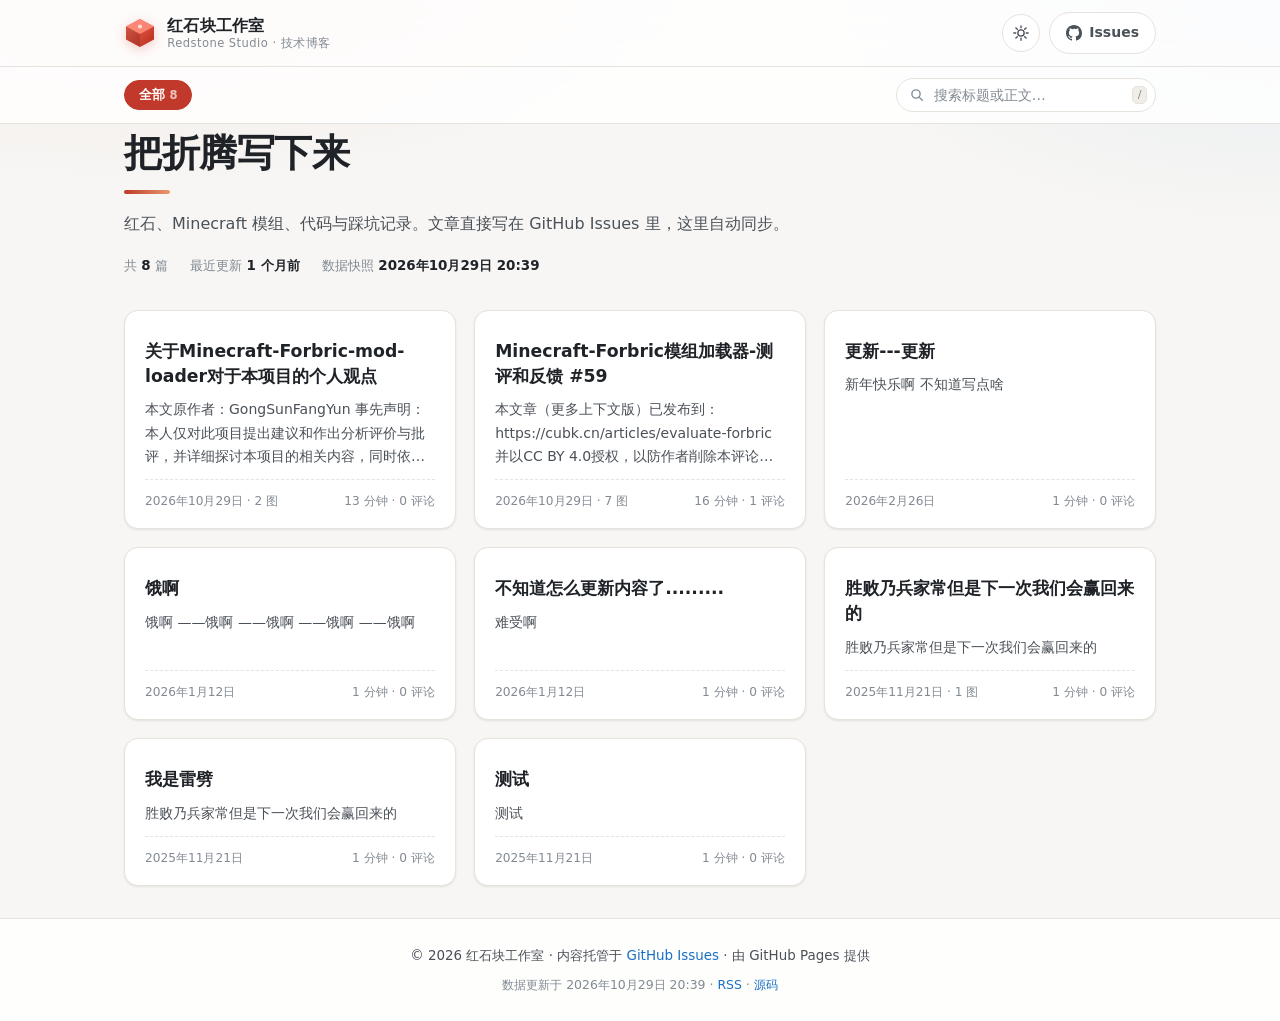
==== commit ee81c12f: "文章页加载 issue 评论区 - 构建脚本按 issue 拉取评论（作者/头像/时间/Markdown 正文），头像与评论里的图片一并镜像 - 前端渲染评论卡片、数量徽章、无评论提示，链接到 Git" ====
--- a/index.html
+++ b/index.html
@@ -164,6 +164,19 @@
             <span>复制链接</span>
           </button>
         </div>
+
+        <section class="comments" id="postComments" aria-label="评论" hidden>
+          <h2 class="comments-head">
+            评论
+            <span class="comments-count" id="commentCount" hidden></span>
+          </h2>
+          <ol class="comment-list" id="commentList"></ol>
+          <p class="comments-note" id="commentsNote" hidden></p>
+          <p class="comments-cta">
+            <a id="commentsLink" href="#" target="_blank" rel="noopener">在 GitHub 上查看 / 参与讨论</a>
+          </p>
+        </section>
+
         <nav class="post-nav" id="postNav" aria-label="相邻文章"></nav>
       </footer>
 
--- a/assets/css/style.css
+++ b/assets/css/style.css
@@ -727,6 +727,125 @@
 }
 .post-nav .next { text-align: right; align-items: flex-end; }
 
+/* ---------- 评论区 ---------- */
+.comments {
+  margin-top: 2.4rem;
+  padding-top: 1.6rem;
+  border-top: 1px solid var(--border);
+}
+
+.comments-head {
+  display: flex;
+  align-items: center;
+  gap: .55rem;
+  font-size: 1.05rem;
+  font-weight: 750;
+}
+
+.comments-count {
+  font-size: .72rem;
+  font-weight: 600;
+  color: var(--accent);
+  background: var(--accent-soft);
+  border: 1px solid var(--accent-border);
+  border-radius: 999px;
+  padding: .05rem .5rem;
+  font-variant-numeric: tabular-nums;
+}
+
+.comment-list {
+  list-style: none;
+  margin: 1rem 0 0;
+  padding: 0;
+  display: flex;
+  flex-direction: column;
+  gap: .8rem;
+}
+
+.comment {
+  border: 1px solid var(--border);
+  background: var(--surface);
+  border-radius: var(--radius-sm);
+  padding: .9rem 1rem;
+  box-shadow: var(--shadow-sm);
+}
+
+.comment-head {
+  display: flex;
+  align-items: center;
+  gap: .55rem;
+  margin-bottom: .45rem;
+}
+
+.comment-avatar {
+  width: 28px;
+  height: 28px;
+  border-radius: 50%;
+  border: 1px solid var(--border);
+  background: var(--code-bg);
+  object-fit: cover;
+  flex: none;
+}
+
+.comment-avatar-fallback {
+  display: inline-block;
+  background: linear-gradient(135deg, var(--accent-soft), var(--code-bg));
+}
+
+.comment-author {
+  font-size: .88rem;
+  font-weight: 650;
+  color: var(--text);
+}
+
+.comment-time {
+  margin-left: auto;
+  font-size: .74rem;
+  color: var(--text-mute);
+  white-space: nowrap;
+}
+
+.comment-permalink {
+  font-size: .8rem;
+  color: var(--text-mute);
+  opacity: .5;
+  text-decoration: none;
+}
+.comment-permalink:hover { opacity: 1; color: var(--accent); text-decoration: none; }
+
+.comment-body.markdown-body {
+  padding: 0;
+  font-size: .92rem;
+  line-height: 1.75;
+}
+.comment-body > *:first-child { margin-top: 0; }
+.comment-body > *:last-child { margin-bottom: 0; }
+.comment-body h1,
+.comment-body h2,
+.comment-body h3,
+.comment-body h4 {
+  margin: .8rem 0 .4rem;
+  padding: 0;
+  border: 0;
+  font-size: 1rem;
+}
+.comment-body p { margin: .45rem 0; }
+.comment-body img { margin: .6rem 0; max-height: 420px; object-fit: contain; }
+.comment-body pre { margin: .6rem 0; }
+
+.comments-note {
+  margin-top: .9rem;
+  font-size: .85rem;
+  color: var(--text-mute);
+}
+
+.comments-cta {
+  margin-top: .9rem;
+  font-size: .84rem;
+}
+.comments-cta a { color: var(--text-soft); font-weight: 600; }
+.comments-cta a:hover { color: var(--accent); }
+
 /* 阅读进度条 */
 .reading-progress {
   position: fixed;
@@ -821,6 +940,9 @@
   .post-nav .next { text-align: left; align-items: flex-start; }
   .markdown-body { font-size: .95rem; }
   .search kbd { display: none; }
+  .comment-head { flex-wrap: wrap; }
+  .comment-time { margin-left: 0; width: 100%; }
+  .comment-permalink { display: none; }
 }
 
 /* ---------- 打印 ---------- */
